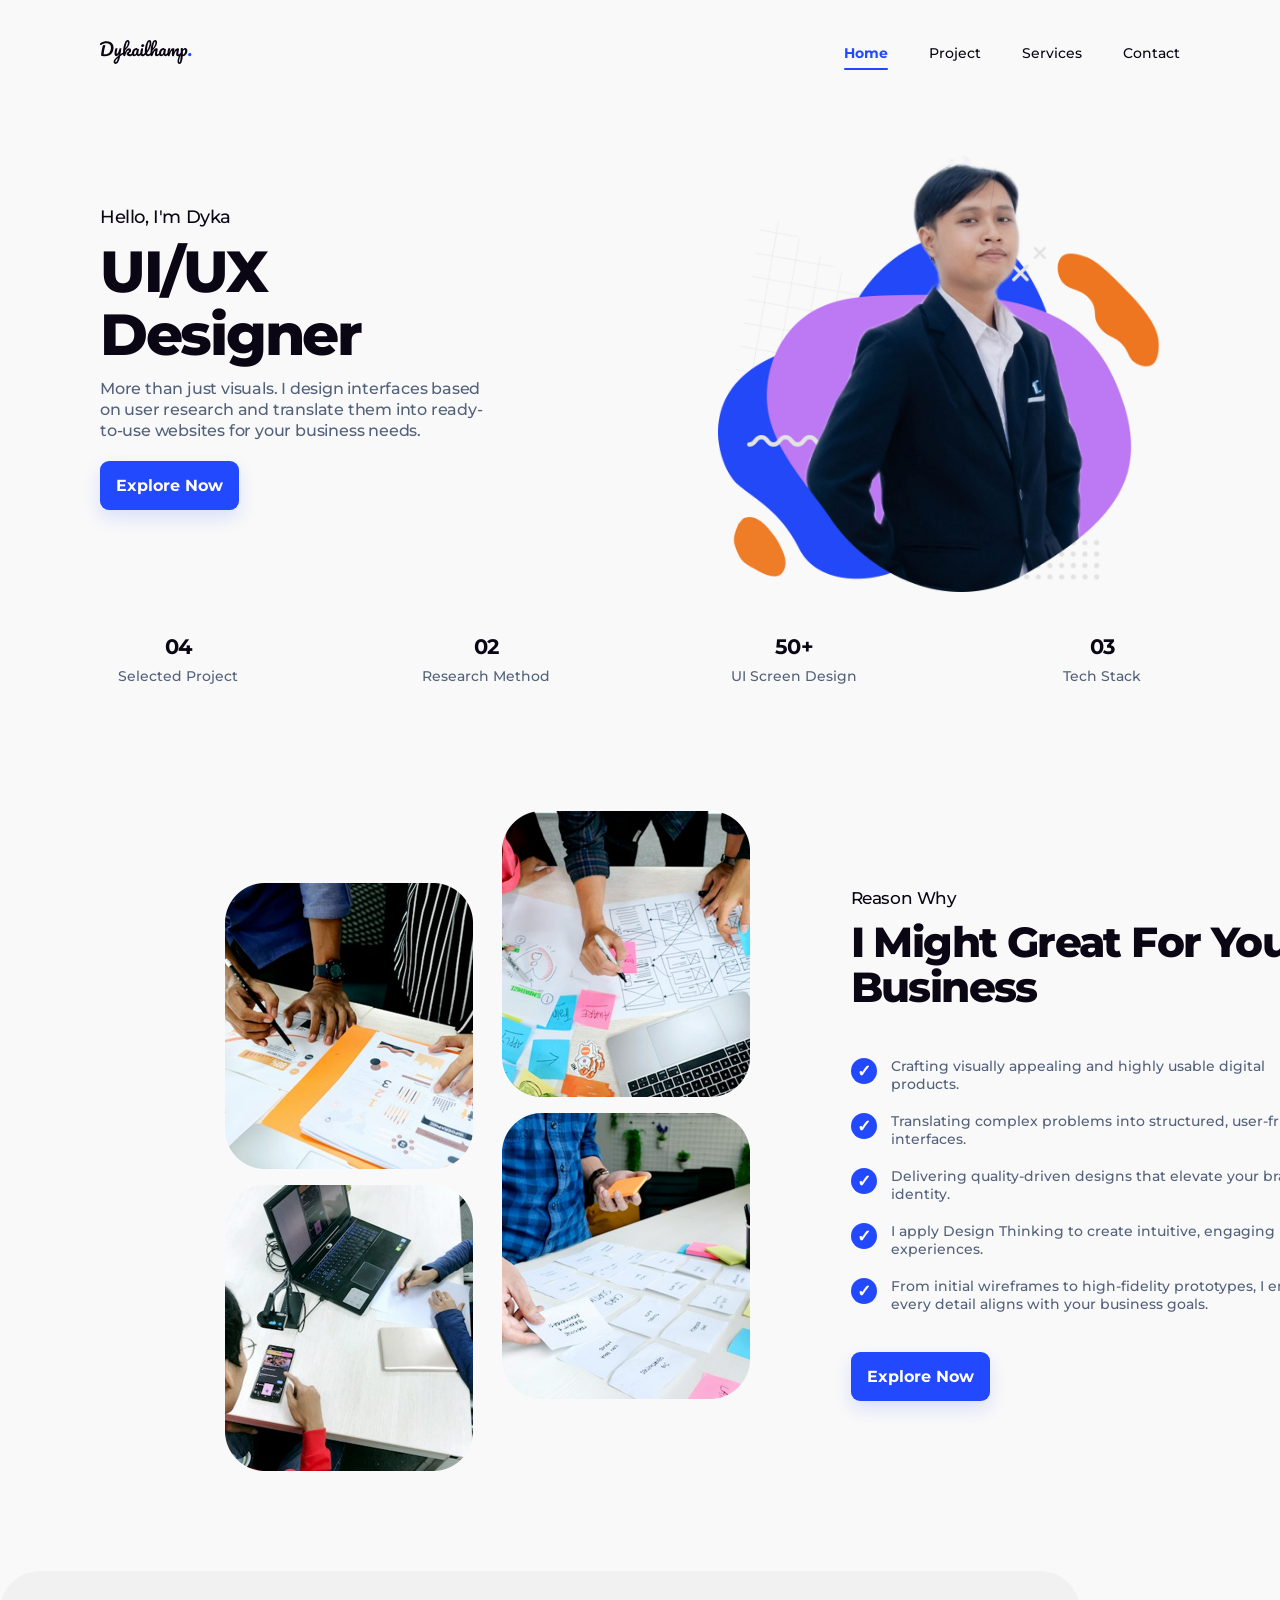
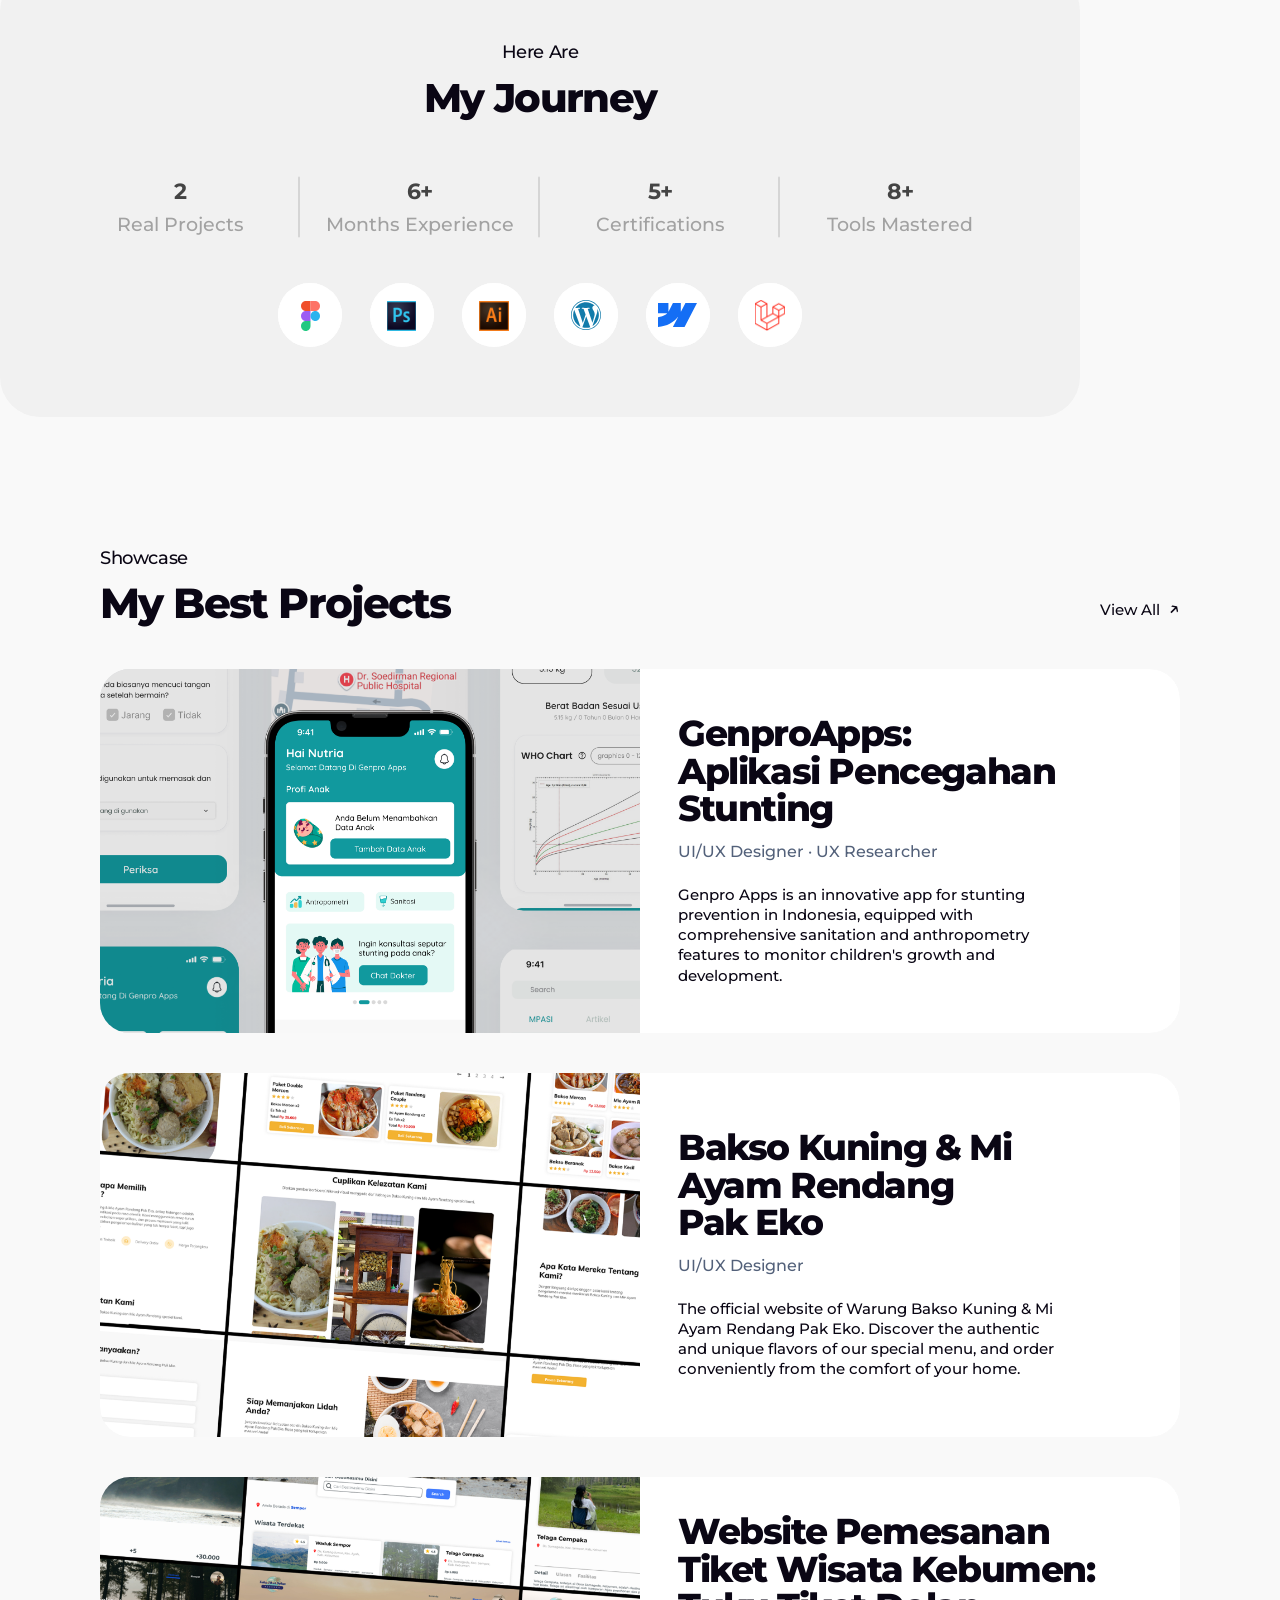
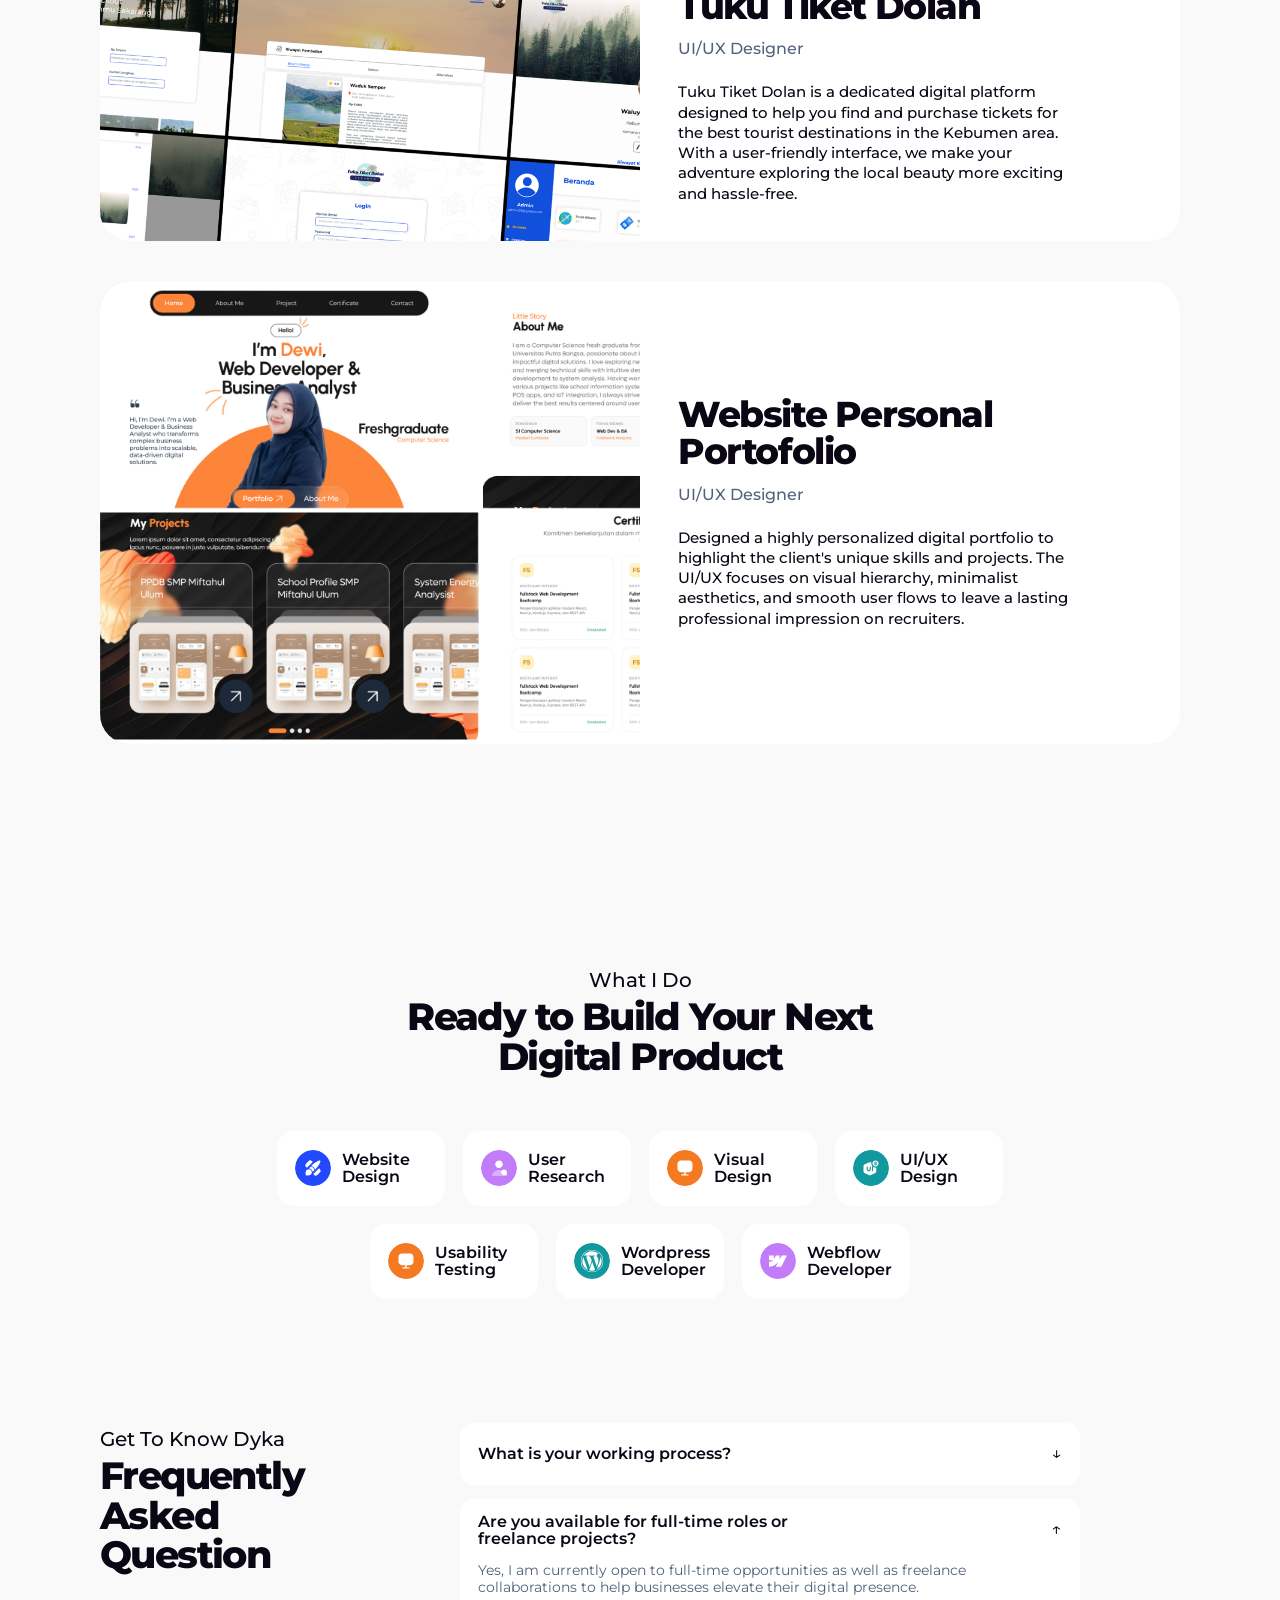
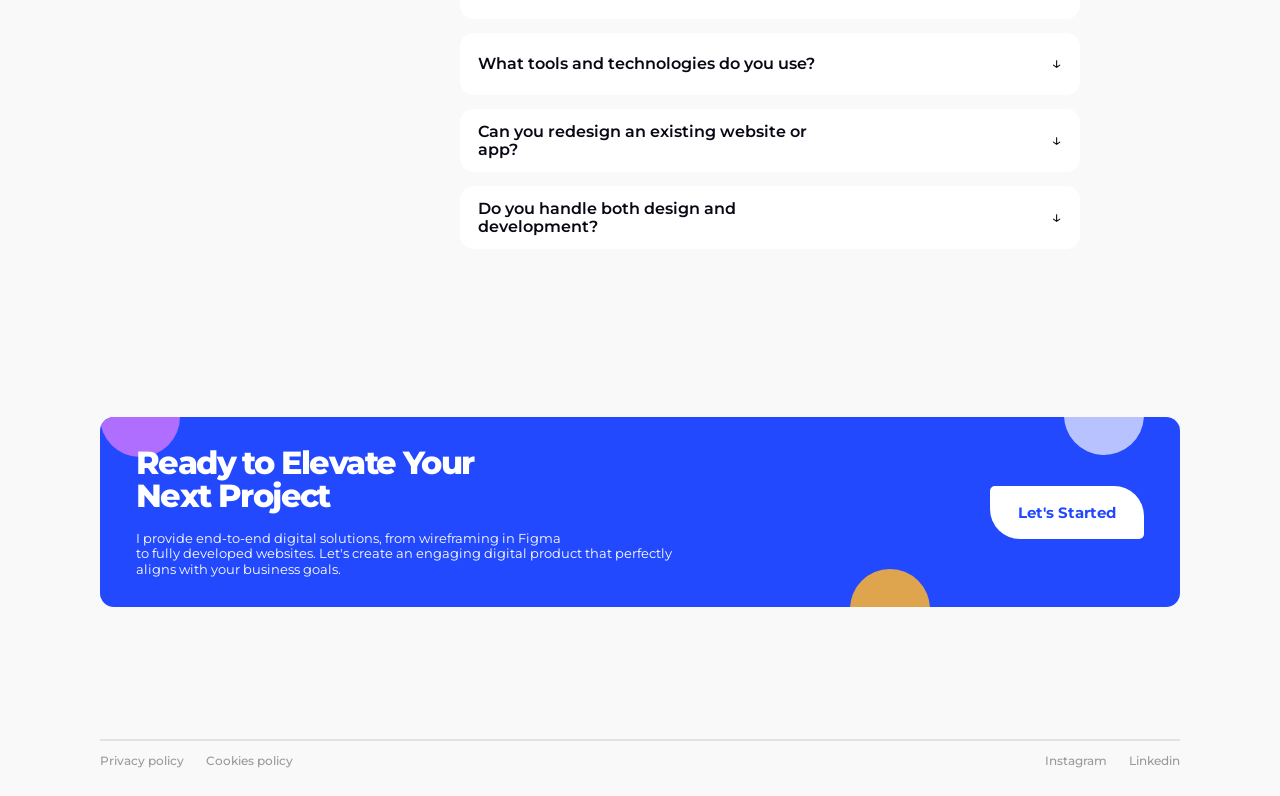
==== index.html @ d948a70f "landing page" ====
<!doctype html>
<html lang="en">
  <head>
    <meta charset="UTF-8" />
    <meta name="viewport" content="width=device-width, initial-scale=1.0" />
    <meta
      name="description"
      content="Dyka Ilham Pangestu - UI/UX Designer portfolio"
    />
    <title>Dykailhamp. — UI/UX Designer</title>
    <link rel="preconnect" href="https://fonts.googleapis.com" />
    <link rel="preconnect" href="https://fonts.gstatic.com" crossorigin />
    <link
      href="https://fonts.googleapis.com/css2?family=Montserrat:wght@400;500;600;700;800&display=swap"
      rel="stylesheet"
    />
    <link rel="stylesheet" href="css/style.css" />
  </head>
  <body>
    <header class="site-header">
      <nav class="navbar" aria-label="Main navigation">
        <a href="#home" class="logo-link">
          <img src="Assets/LogoDykailhamp.svg" alt="Dykailhamp." class="logo" />
        </a>
        <button
          class="nav-toggle"
          aria-label="Toggle menu"
          aria-expanded="false"
        >
          <span></span><span></span><span></span>
        </button>
        <ul class="nav-links">
          <li><a class="active" href="#home">Home</a></li>
          <li><a href="#project">Project</a></li>
          <li><a href="#services">Services</a></li>
          <li><a href="#contact">Contact</a></li>
        </ul>
      </nav>
    </header>

    <main>
      <section class="hero" id="home">
        <div class="hero-copy">
          <p class="eyebrow">Hello, I'm Dyka</p>
          <h1>UI/UX<br />Designer</h1>
          <p class="hero-description">
            More than just visuals. I design interfaces based on user research
            and translate them into ready-to-use websites for your business
            needs.
          </p>
          <a href="#project" class="primary-button">Explore Now</a>
        </div>
        <div class="hero-art">
          <img
            src="Assets/Hero.jpg"
            alt="Dyka wearing a blazer, surrounded by colorful design shapes"
          />
        </div>
      </section>

      <section class="stats hero-stats" aria-label="Portfolio highlights">
        <div class="stat"><strong>04</strong><span>Selected Project</span></div>
        <div class="stat"><strong>02</strong><span>Research Method</span></div>
        <div class="stat">
          <strong>50+</strong><span>UI Screen Design</span>
        </div>
        <div class="stat"><strong>03</strong><span>Tech Stack</span></div>
      </section>

      <section class="reason-section">
        <div class="reason-gallery">
          <img
            src="Assets/reasonwhySectionn.png"
            alt="Collaborative design research and wireframing session"
          />
        </div>
        <div class="reason-copy">
          <p class="eyebrow">Reason Why</p>
          <h2>
            I Might Great For Your<br class="desktop-break" />
            Business
          </h2>
          <ul class="benefit-list">
            <li>
              <span class="check-icon">✓</span
              ><span
                >Crafting visually appealing and highly usable digital
                products.</span
              >
            </li>
            <li>
              <span class="check-icon">✓</span
              ><span
                >Translating complex problems into structured, user-friendly
                interfaces.</span
              >
            </li>
            <li>
              <span class="check-icon">✓</span
              ><span
                >Delivering quality-driven designs that elevate your brand
                identity.</span
              >
            </li>
            <li>
              <span class="check-icon">✓</span
              ><span
                >I apply Design Thinking to create intuitive, engaging user
                experiences.</span
              >
            </li>
            <li>
              <span class="check-icon">✓</span
              ><span
                >From initial wireframes to high-fidelity prototypes, I ensure
                every detail aligns with your business goals.</span
              >
            </li>
          </ul>
          <a href="#services" class="primary-button">Explore Now</a>
        </div>
      </section>

      <section class="my-journey-section" aria-label="My Journey">
        <div class="my-journey-copy">
          <p class="eyebrow">Here Are</p>
          <h2>My Journey</h2>

          <div class="stats journey-stats">
            <div class="stat">
              <strong>2</strong><span>Real Projects</span></div>

            <div class="stat">
              <strong>6+</strong><span>Months Experience</span></div>
             
            <div class="stat">
              <strong>5+</strong><span>Certifications</span></div>
              
            <div class="stat">
              <strong>8+</strong><span>Tools Mastered</span></div>
              
          </div>

          <div class="tools">
            <div class="tool">
              <img src="Assets/figma.svg" alt="Figma logo" />
            </div>

            <div class="tool">
              <img src="Assets/ps.svg" alt="Adobe Ps logo" />
            </div>

            <div class="tool">
              <img src="Assets/ai.svg" alt="Adobe Illustrator logo" />
            </div>

            <div class="tool">
              <img src="Assets/wp.svg" alt="WordPress logo" />
            </div>

            <div class="tool">
              <img src="Assets/wf.svg" alt="Webflow logo" />
            </div>
            
            <div class="tool">
              <img src="Assets/lv.svg" alt="Loaravel logo" />
            </div>
          </div>
        </div>
      </section>

      <section class="showcase-section" id="project" aria-label="Showcase">
        <div class="showcase-heading">
          <div>
            <p class="eyebrow">Showcase</p>
            <h2>My Best Projects</h2>
          </div>
          <a href="#project" class="showcase-link">View All <span aria-hidden="true">↗</span></a>
        </div>

        <article class="showcase-project">
          <div class="showcase-visual">
            <img
              src="Assets/coverGenpro.png"
              alt="GenproApps: Aplikasi Pencegahan Stunting"
            />
          </div>
          <div class="showcase-copy">
            <h3>GenproApps:<br />Aplikasi Pencegahan<br />Stunting</h3>
            <p class="showcase-role">UI/UX Designer · UX Researcher</p>
            <p>
              Genpro Apps is an innovative app for stunting prevention in Indonesia, equipped with comprehensive sanitation and anthropometry features to monitor children's growth and development.
            </p>
          </div>
        </article>

        <article class="showcase-project">
          <div class="showcase-visual">
            <img
              src="Assets/coverBakso.jpg"
              alt="Bakso Kuning & Mi Ayam Rendang Pak Eko"
            />
          </div>
          <div class="showcase-copy">
            <h3>Bakso Kuning & Mi <br>Ayam Rendang <br>Pak Eko</h3>
            <p class="showcase-role">UI/UX Designer</p>
            <p>
              The official website of Warung Bakso Kuning & Mi Ayam Rendang Pak Eko. Discover the authentic and unique flavors of our special menu, and order conveniently from the comfort of your home.
            </p>
          </div>
        </article>

        <article class="showcase-project">
          <div class="showcase-visual">
            <img
              src="Assets/coverTuku.jpg"
              alt="Website Pemesanan Tiket Wisata Kebumen: Tuku Tiket Dolan"
            />
          </div>
          <div class="showcase-copy">
            <h3>Website Pemesanan Tiket Wisata Kebumen: Tuku Tiket Dolan</h3>
            <p class="showcase-role">UI/UX Designer</p>
            <p>
              Tuku Tiket Dolan is a dedicated digital platform designed to help you find and purchase tickets for the best tourist destinations in the Kebumen area. With a user-friendly interface, we make your adventure exploring the local beauty more exciting and hassle-free.
            </p>
          </div>
        </article>

        <article class="showcase-project">
          <div class="showcase-visual">
            <img
              src="Assets/coverPortoDewi.jpg"
              alt="Portofolio"
            />
          </div>
          <div class="showcase-copy">
            <h3>Website Personal Portofolio</h3>
            <p class="showcase-role">UI/UX Designer</p>
            <p>
              Designed a highly personalized digital portfolio to highlight the client's unique skills and projects. The UI/UX focuses on visual hierarchy, minimalist aesthetics, and smooth user flows to leave a lasting professional impression on recruiters.
            </p>
          </div>
        </article>
      </section>

      <section class="services-section" id="services" aria-label="Services">
        <p class="section-kicker">What I Do</p>
        <h2>Ready to Build Your Next<br />Digital Product</h2>
        <div class="service-list">
          <span class="service-pill">
            <img class="service-icon" src="Assets/webdesign.svg" alt="" />
            <span>Website<br />Design</span>
          </span>
          <span class="service-pill">
            <img class="service-icon" src="Assets/userresearch.svg" alt="" />
            <span>User<br />Research</span>
          </span>
          <span class="service-pill">
            <img class="service-icon" src="Assets/visualdesign.svg" alt="" />
            <span>Visual<br />Design</span>
          </span>
          <span class="service-pill">
            <img class="service-icon" src="Assets/uiux.svg" alt="" />
            <span>UI/UX<br />Design</span>
          </span>
          <span class="service-pill">
            <img class="service-icon" src="Assets/usabilitytesting.svg" alt="" />
            <span>Usability<br />Testing</span>
          </span>
          <span class="service-pill">
            <img class="service-icon" src="Assets/wordpress.svg" alt="" />
            <span>Wordpress<br />Developer</span>
          </span>
          <span class="service-pill">
            <img class="service-icon" src="Assets/webflow.svg" alt="" />
            <span>Webflow<br />Developer</span>
          </span>
        </div>
      </section>
      
      <section class="faq-section" aria-label="Frequently Asked Questions">
        <div class="faq-title">
          <p class="section-kicker">Get To Know Dyka</p>
          <h2>Frequently<br />Asked Question</h2>
        </div>
        <div class="faq-list">
          <details>
            <summary>What is your working process?</summary>
            <p>I start by understanding your goals, then move through research, wireframes, visual design, and prototype testing.</p>
          </details>
          <details open>
            <summary>Are you available for full-time roles or<br class="desktop-break" /> freelance projects?</summary>
            <p>Yes, I am currently open to full-time opportunities as well as freelance collaborations to help businesses elevate their digital presence.</p>
          </details>
          <details>
            <summary>What tools and technologies do you use?</summary>
            <p>I mainly use Figma, Adobe Creative Cloud, WordPress, Webflow, and Laravel based on the project needs.</p>
          </details>
          <details>
            <summary>Can you redesign an existing website or<br class="desktop-break" /> app?</summary>
            <p>Yes. I can review the existing experience and redesign it based on user needs and business goals.</p>
          </details>
          <details>
            <summary>Do you handle both design and<br class="desktop-break" /> development?</summary>
            <p>Yes, I can support the design process and turn the final interface into a functional website.</p>
          </details>
        </div>
      </section>

      <section class="cta-section" id="contact" aria-label="Contact">
        <div class="cta-shape cta-shape--left"></div>
        <div class="cta-shape cta-shape--right"></div>
        <div class="cta-shape cta-shape--bottom"></div>
        <div class="cta-copy">
          <h2>Ready to Elevate Your<br />Next Project</h2>
          <p>
            I provide end-to-end digital solutions, from wireframing in Figma
            <br class="desktop-break" />to fully developed websites. Let's create
            an engaging digital product that perfectly aligns with your
            business goals.
          </p>
        </div>
        <a class="cta-button" href="mailto:dykailhamp@gmail.com">Let's Started</a>
      </section>
    </main>

    <footer class="site-footer">
      <div class="footer-links footer-links--left">
        <a href="#privacy">Privacy policy</a>
        <a href="#cookies">Cookies policy</a>
      </div>
      <div class="footer-links footer-links--right">
        <a href="https://www.instagram.com/dykailhamp.portofolio" target="_blank" rel="noreferrer">Instagram</a>
        <a href="http://www.linkedin.com/in/dyka-ilham-pangestu-525b0b343" target="_blank" rel="noreferrer">Linkedin</a>
      </div>
    </footer>

    <script>
      const toggle = document.querySelector(".nav-toggle");
      const links = document.querySelector(".nav-links");
      toggle.addEventListener("click", () => {
        const isOpen = links.classList.toggle("is-open");
        toggle.setAttribute("aria-expanded", isOpen);
      });
    </script>
  </body>
</html>
---- css/style.css ----
@import url("https://fonts.googleapis.com/css2?family=Montserrat:wght@400;500;600;700;800&display=swap");

:root {
  --blue: #2349ff;
  --ink: #0a0614;
  --muted: #53617a;
  --background: #f9f9f9;
}

* {
  box-sizing: border-box;
}

html {
  scroll-behavior: smooth;
}

body {
  margin: 0;
  background: var(--background);
  color: var(--ink);
  font-family: "Montserrat", sans-serif;
  -webkit-font-smoothing: antialiased;
}

.site-header {
  position: sticky;
  top: 0;
  z-index: 5;
  background: var(--background);
}

.navbar {
  width: 1080px;
  height: 104px;
  margin: 0 auto;
  display: flex;
  align-items: center;
  justify-content: space-between;
}

.logo {
  display: block;
  width: 92px;
  height: auto;
}

.nav-links {
  display: flex;
  align-items: center;
  gap: 41px;
  margin: 0;
  padding: 0;
  list-style: none;
}

.nav-links a {
  position: relative;
  color: var(--ink);
  font-size: 14px;
  font-weight: 500;
  text-decoration: none;
  transition: color 0.2s ease;
}

.nav-links a:hover,
.nav-links a.active {
  color: var(--blue);
  font-weight: 700;
}

.nav-links a.active::after {
  position: absolute;
  right: 0;
  bottom: -8px;
  left: 0;
  height: 2px;
  border-radius: 2px;
  background: var(--blue);
  content: "";
}

.nav-toggle {
  display: none;
  border: 0;
  background: transparent;
  cursor: pointer;
}

.hero {
  width: 1079.88px;
  min-height: 504px;
  margin: 0 auto;
  display: grid;
  grid-template-columns: 50% 50%;
  align-items: center;
}

.hero-copy {
  position: relative;
  z-index: 1;
  padding-top: 4px;
}

.eyebrow {
  margin: 0 0 12px;
  font-size: 18px;
  font-weight: 500;
  letter-spacing: -0.4px;
}

h1 {
  margin: 0;
  font-size: clamp(44px, 5vw, 58px);
  font-weight: 800;
  line-height: 1.09;
  letter-spacing: -2.3px;
}

.hero-description {
  max-width: 395px;
  margin: 13px 0 20px;
  color: var(--muted);
  font-size: 16px;
  font-weight: 500;
  line-height: 1.3;
  letter-spacing: -0.2px;
}

.primary-button {
  display: inline-flex;
  min-height: 49px;
  align-items: center;
  padding: 0 16px;
  border-radius: 9px;
  background: var(--blue);
  color: #fff;
  font-size: 16px;
  font-weight: 700;
  text-decoration: none;
  box-shadow: 0 8px 18px rgba(35, 73, 255, 0.14);
  transition:
    transform 0.2s ease,
    box-shadow 0.2s ease;
}

.primary-button:hover {
  transform: translateY(-2px);
  box-shadow: 0 11px 22px rgba(35, 73, 255, 0.23);
}

.hero-art {
  display: flex;
  justify-content: flex-end;
  align-items: center;
}

.hero-art img {
  display: block;
  width: min(100%, 470px);
  margin-right: -8px;
  mix-blend-mode: multiply;
}

.stats {
  width: min(100% - 80px, 934px);
  min-height: 103px;
  margin: 0 auto;
  display: grid;
  grid-template-columns: repeat(4, 1fr);
  align-items: center;
  text-align: center;
}

.hero-stats {
  width: min(100% - 80px, 1080px);
  column-gap: 152px;
}

.stat {
  display: flex;
  flex-direction: column;
  gap: 8px;
}

.stat strong {
  font-size: 21px;
  font-weight: 700;
  letter-spacing: -0.6px;
}

.stat span {
  color: var(--muted);
  font-size: 14px;
  font-weight: 500;
}

.reason-section {
  width: 1280px;
  min-height: 650px;
  margin: 0 auto;
  margin-top: 100px;
  margin-bottom: 100px;
  display: grid;
  grid-template-columns: 52% 48%;
  align-items: center;
  gap: 30px;
  margin-left: 155px;
  margin-right: 155px;
}

.reason-gallery img {
  display: block;
  width: 100%;
  max-width: 525px;
  margin: 0 auto;
}

.reason-copy {
  padding: 7px 0 0;
}

.reason-copy .eyebrow {
  margin-bottom: 12px;
  font-size: 17px;
}

h2 {
  margin: 0;
  font-size: clamp(34px, 3.6vw, 42px);
  font-weight: 800;
  line-height: 1.06;
  letter-spacing: -1.6px;
}

.benefit-list {
  display: flex;
  margin: 49px 0 39px;
  padding: 0;
  flex-direction: column;
  gap: 20px;
  list-style: none;
  width: 476px;
}

.benefit-list li {
  display: grid;
  grid-template-columns: 27px 1fr;
  align-items: start;
  gap: 13px;
  color: var(--muted);
  font-size: 14px;
  font-weight: 500;
  line-height: 1.25;
  flex-wrap: wrap;
}

.check-icon {
  display: inline-flex;
  width: 26px;
  height: 26px;
  align-items: center;
  justify-content: center;
  border-radius: 50%;
  background: var(--blue);
  color: #fff;
  font-size: 17px;
  font-weight: 800;
  line-height: 1;
}

.my-journey-section {
  width: 100%;
  max-width: 1080px;
  min-height: 446px;
  margin: 0 auto;
  padding: 60px;
  background: #f1f1f1;
  border-radius: 40px;
  display: flex;
  flex-direction: column;
  align-items: center;
  justify-content: center;
  margin-right: 200px;
}

.my-journey-copy {
  width: 100%;
  text-align: center;
}

.my-journey-copy .eyebrow {
  margin-bottom: 14px;
}

.my-journey-copy h2 {
  font-size: clamp(34px, 3.6vw, 40px);
}

.journey-stats {
  width: 100%;
  width: 960px;
  min-height: 94px;
  margin: 40px auto 29px;
}

.journey-stats .stat {
  position: relative;
  gap: 8px;
}

.journey-stats .stat:not(:last-child)::after {
  position: absolute;
  top: 50%;
  right: 0;
  width: 2px;
  height: 61px;
  border-radius: 2px;
  background: #d5d5d5;
  content: "";
  transform: translateY(-50%);
}

.journey-stats .stat strong {
  color: #444;
  font-size: 22px;
}

.journey-stats .stat span {
  color: #a2a2a2;
  font-size: 19px;
}

.tools {
  display: flex;
  align-items: center;
  justify-content: center;
  gap: 28px;
}

.tool {
  display: flex;
  width: 64px;
  height: 64px;
  align-items: center;
  justify-content: center;
  border-radius: 50%;
  background: #fff;
}

.tool img {
  display: block;
  width: 64px;
  height: 64px;
  object-fit: contain;
}

.showcase-section {
  width: min(100% - 80px, 1080px);
  margin: 130px auto 0;
}

.showcase-heading {
  display: flex;
  align-items: flex-end;
  justify-content: space-between;
  margin-bottom: 43px;
}

.showcase-heading .eyebrow {
  margin-bottom: 12px;
}

.showcase-heading h2 {
  font-size: clamp(34px, 3.6vw, 42px);
}

.showcase-link {
  padding-bottom: 7px;
  color: var(--ink);
  font-size: 15px;
  font-weight: 500;
  text-decoration: none;
}

.showcase-link span {
  display: inline-block;
  margin-left: 4px;
  font-size: 20px;
  line-height: 0;
}

.showcase-project {
  min-height: 364px;
  display: grid;
  grid-template-columns: 1fr 1fr;
  overflow: hidden;
  border-radius: 30px;
  background: #f1f1f1;
  margin-bottom: 40px;
}

.showcase-visual {
  min-height: 364px;
  overflow: hidden;
  background: #dfe2e4;
}

.showcase-visual img {
  display: block;
  width: 100%;
  height: 100%;
  object-fit: cover;
  object-position: center;
}

.showcase-copy {
  display: flex;
  padding: 32px 38px;
  flex-direction: column;
  justify-content: center;
  background: #fff;
}

.showcase-copy h3 {
  margin: 0;
  font-size: clamp(28px, 3.1vw, 36px);
  font-weight: 800;
  line-height: 1.04;
  letter-spacing: -1.4px;
}

.showcase-role {
  margin: 14px 0 24px;
  color: var(--muted);
  font-size: 16px;
  font-weight: 500;
}

.showcase-copy > p:last-child {
  max-width: 390px;
  margin: 0;
  color: var(--ink);
  font-size: 15px;
  font-weight: 500;
  line-height: 1.35;
}

.services-section,
.faq-section,
.cta-section {
  width: min(100% - 80px, 1080px);
  margin-right: auto;
  margin-left: auto;
}

.services-section {
  margin-top: 124px;
  text-align: center;
  padding-top: 100px;
}

.section-kicker {
  margin: 0 0 5px;
  font-size: 20px;
  font-weight: 500;
}

.services-section h2 {
  font-size: clamp(30px, 3.2vw, 38px);
  line-height: 1.05;
  padding-bottom: 20px;
}

.service-list {
  display: flex;
  max-width: 750px;
  margin: 34px auto 0;
  align-items: center;
  justify-content: center;
  gap: 18px;
  flex-wrap: wrap;
}

.service-pill {
  display: flex;
  width: 168px;
  min-height: 75px;
  align-items: center;
  padding: 12px 18px;
  gap: 11px;
  border-radius: 17px;
  background: #fff;
  font-size: 16px;
  font-weight: 600;
  line-height: 1.08;
  text-align: left;
}

.service-icon {
  display: inline-flex;
  flex: 0 0 36px;
  width: 36px;
  height: 36px;
  border-radius: 50%;
}

.faq-section {
  margin-top: 124px;
  display: grid;
  grid-template-columns: 290px minmax(0, 1fr);
  gap: 70px;
  padding-bottom: 100px;
}

.faq-title {
  padding-top: 4px;
}

.faq-title h2 {
  font-size: clamp(30px, 3.2vw, 38px);
  line-height: 1.05;
}

.faq-list {
  display: flex;
  max-width: 620px;
  flex-direction: column;
  gap: 14px;
}

.faq-list details {
  border-radius: 14px;
  background: #fff;
  overflow: hidden;
}

.faq-list summary {
  display: flex;
  min-height: 62px;
  align-items: center;
  justify-content: space-between;
  padding: 14px 18px;
  cursor: pointer;
  font-size: 16px;
  font-weight: 600;
  line-height: 1.1;
  list-style: none;
}

.faq-list summary::-webkit-details-marker {
  display: none;
}

.faq-list summary::after {
  content: "↓";
  margin-left: 14px;
  font-size: 18px;
  font-weight: 400;
}

.faq-list details[open] summary::after {
  content: "↑";
}

.faq-list details p {
  max-width: 560px;
  margin: 0;
  padding: 0 18px 23px;
  color: var(--muted);
  font-size: 14px;
  line-height: 1.22;
}

.cta-section {
  position: relative;
  min-height: 190px;
  margin-top: 68px;
  margin-bottom: 132px;
  display: flex;
  align-items: center;
  justify-content: space-between;
  overflow: hidden;
  padding: 30px 36px;
  border-radius: 14px;
  background: var(--blue);
  color: #fff;
}

.cta-copy {
  position: relative;
  z-index: 1;
}

.cta-copy h2 {
  font-size: clamp(25px, 3vw, 32px);
  line-height: 1.02;
}

.cta-copy p {
  max-width: 570px;
  margin: 18px 0 0;
  font-size: 13px;
  line-height: 1.2;
}

.cta-button {
  position: relative;
  z-index: 1;
  padding: 17px 28px;
  border-radius: 10px;
  background: #fff;
  color: var(--blue);
  font-size: 15px;
  font-weight: 700;
  text-decoration: none;
  white-space: nowrap;
  border-radius: 5px 30px 5px 30px;
}

.cta-shape {
  position: absolute;
  width: 80px;
  height: 80px;
  border-radius:50%;
  opacity: .85;
}

.cta-shape--left {
  top: -40px;
  left: 0;
  background: #c875ff;
}

.cta-shape--right {
  top: -42px;
  right: 36px;
  background: #d2d7ff;
  transform: rotate(25deg);
}

.cta-shape--bottom {
  right: 250px;
  bottom: -42px;
  background: #ffb52f;
}

.site-footer {
  width: min(100% - 80px, 1080px);
  margin: 0 auto;
  padding: 12px 0 28px;
  border-top: 2px solid #e3e3e3;
  display: flex;
  justify-content: space-between;
  gap: 20px;
}

.footer-links {
  display: flex;
  gap: 22px;
}

.footer-links a {
  color: #999;
  font-size: 12px;
  font-weight: 500;
  text-decoration: none;
}

.footer-links a:hover {
  color: var(--ink);
}

@media (max-width: 720px) {
  .navbar {
    width: min(100% - 40px, 1038px);
    height: 82px;
  }

  .nav-toggle {
    display: flex;
    width: 34px;
    flex-direction: column;
    gap: 5px;
    padding: 7px 0;
  }

  .nav-toggle span {
    width: 24px;
    height: 2px;
    margin-left: auto;
    background: var(--ink);
  }

  .nav-links {
    position: absolute;
    top: 70px;
    right: 20px;
    display: none;
    width: 170px;
    padding: 18px;
    flex-direction: column;
    align-items: flex-start;
    gap: 19px;
    border-radius: 12px;
    background: #fff;
    box-shadow: 0 12px 28px rgba(10, 6, 20, 0.12);
  }

  .nav-links.is-open {
    display: flex;
  }

  .hero {
    width: min(100% - 40px, 560px);
    padding-top: 28px;
    display: flex;
    flex-direction: column;
    align-items: stretch;
  }

  .hero-copy {
    padding-top: 0;
  }

  .hero-art {
    justify-content: center;
    order: 2;
    margin-top: 18px;
  }

  .hero-art img {
    width: min(100%, 500px);
    margin: 0;
  }

  .stats {
    width: min(100% - 40px, 560px);
    grid-template-columns: repeat(2, 1fr);
    gap: 28px 10px;
    padding: 24px 0 38px;
  }

  .reason-section {
    width: min(100% - 40px, 560px);
    padding: 24px 0 60px;
    display: flex;
    flex-direction: column;
    align-items: stretch;
    gap: 36px;
  }

  .reason-gallery img {
    max-width: 500px;
    margin: 100px;
  }

  .reason-copy {
    padding: 10px 0;
  }

  .benefit-list {
    margin: 34px 0 30px;
  }

  .my-journey-section {
    width: min(100% - 40px, 560px);
    min-height: 0;
    padding: 42px 20px;
    border-radius: 28px;
  }

  .journey-stats {
    gap: 28px 10px;
    padding: 24px 0 29px;
  }

  .journey-stats .stat:not(:last-child)::after {
    display: none;
  }

  .journey-stats .stat span {
    font-size: 15px;
  }

  .tools {
    flex-wrap: wrap;
    gap: 16px;
  }

  .showcase-section {
    width: min(100% - 40px, 560px);
    margin-top: 90px;
  }

  .showcase-heading {
    align-items: flex-start;
    gap: 20px;
    flex-direction: column;
    margin-bottom: 28px;
  }

  .showcase-link {
    padding-bottom: 0;
  }

  .showcase-project {
    grid-template-columns: 1fr;
  }

  .showcase-visual {
    min-height: 260px;
    max-height: 320px;
  }

  .showcase-copy {
    padding: 32px 25px;
  }

  .services-section,
  .faq-section,
  .cta-section {
    width: min(100% - 40px, 560px);
  }

  .services-section {
    margin-top: 90px;
  }

  .service-list {
    max-width: 470px;
    margin-top: 28px;
    gap: 12px;
  }

  .service-pill {
    width: calc(50% - 6px);
    min-height: 64px;
    padding: 10px 12px;
    gap: 8px;
    border-radius: 14px;
    font-size: 13px;
  }

  .service-icon {
    flex-basis: 30px;
    width: 30px;
    height: 30px;
  }

  .faq-section {
    margin-top: 80px;
    display: flex;
    gap: 28px;
    flex-direction: column;
  }

  .faq-list summary {
    min-height: 56px;
    font-size: 14px;
  }

  .faq-list details p {
    font-size: 13px;
  }

  .cta-section {
    min-height: 220px;
    margin-bottom: 90px;
    align-items: flex-start;
    padding: 30px 20px;
    flex-direction: column;
    gap: 18px;
  }

  .cta-copy p {
    max-width: 300px;
    font-size: 11px;
  }

  .cta-button {
    align-self: flex-end;
  }

  .site-footer {
    width: min(100% - 40px, 560px);
    align-items: flex-start;
    flex-direction: column;
  }

  .footer-links {
    gap: 16px;
  }

  .desktop-break {
    display: none;
  }
}

@media (max-width: 400px) {
  .hero-description {
    font-size: 15px;
  }

  h1 {
    font-size: 43px;
  }
}
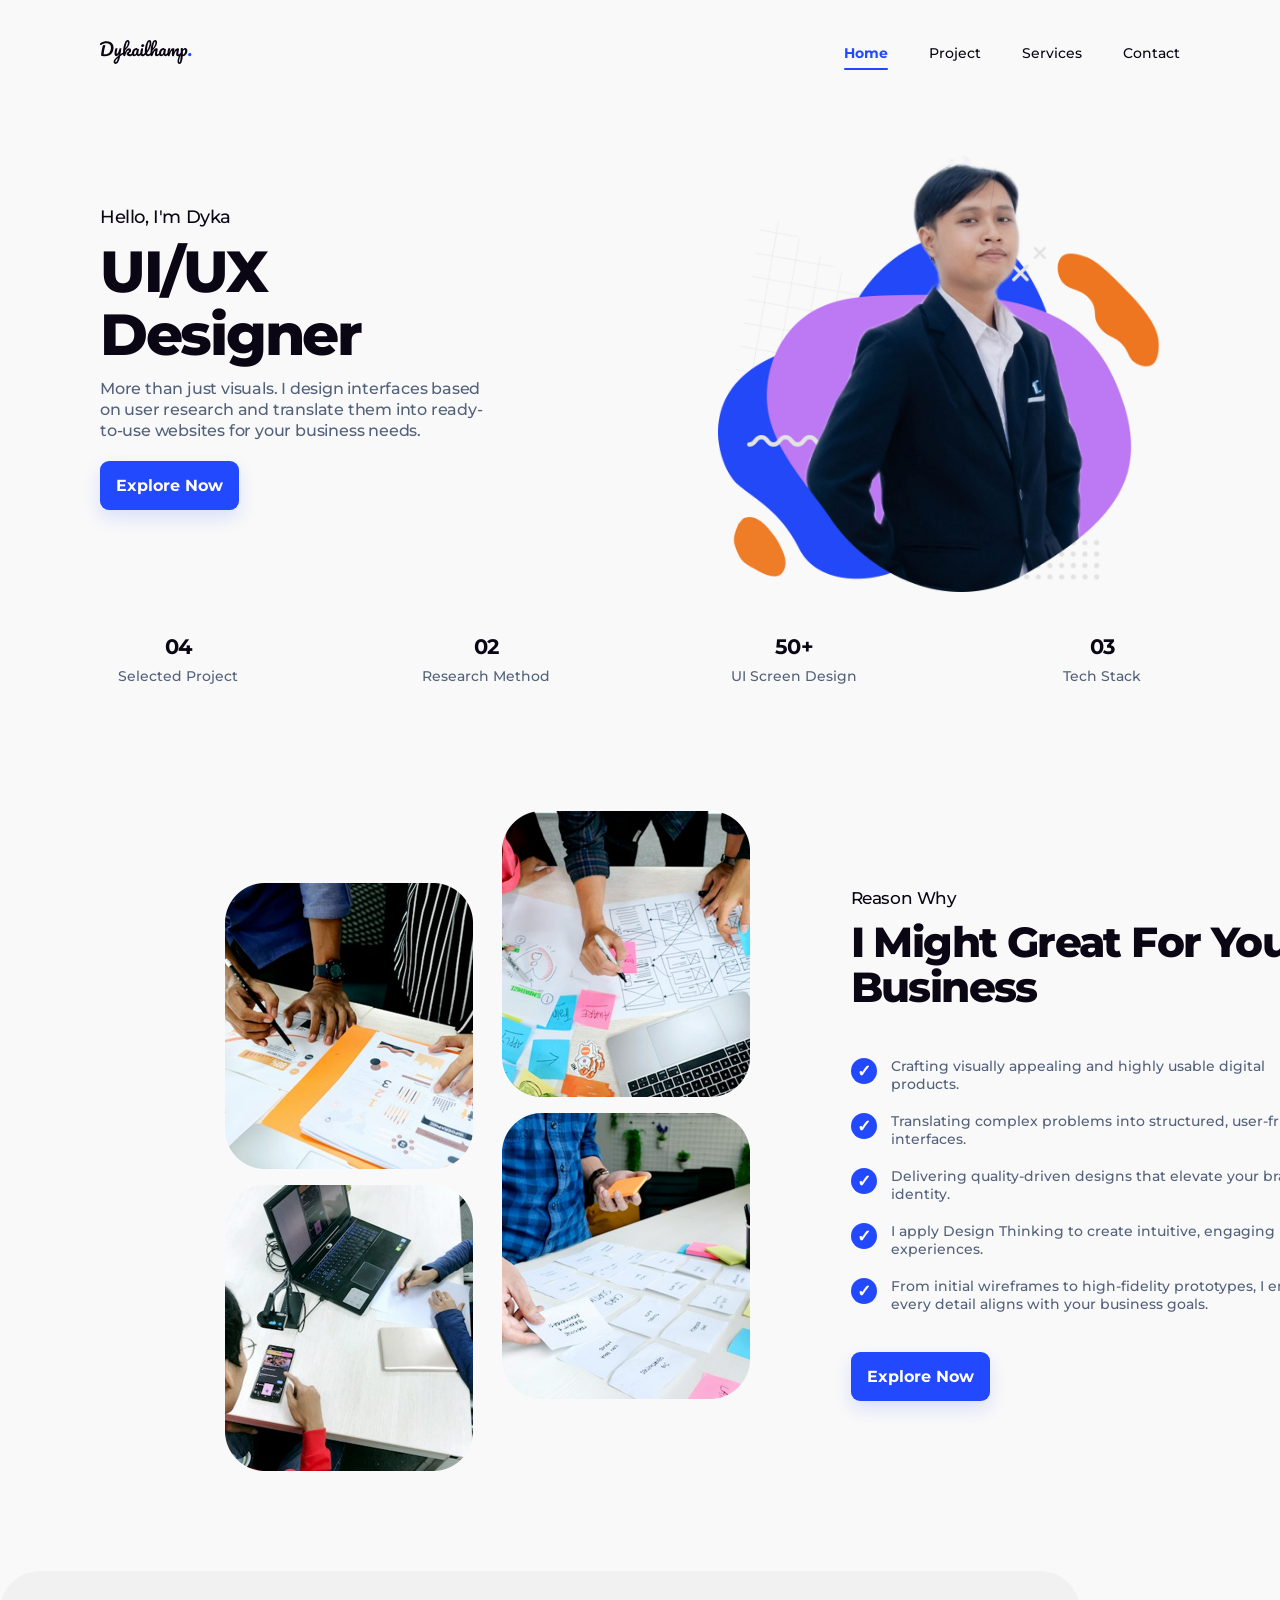
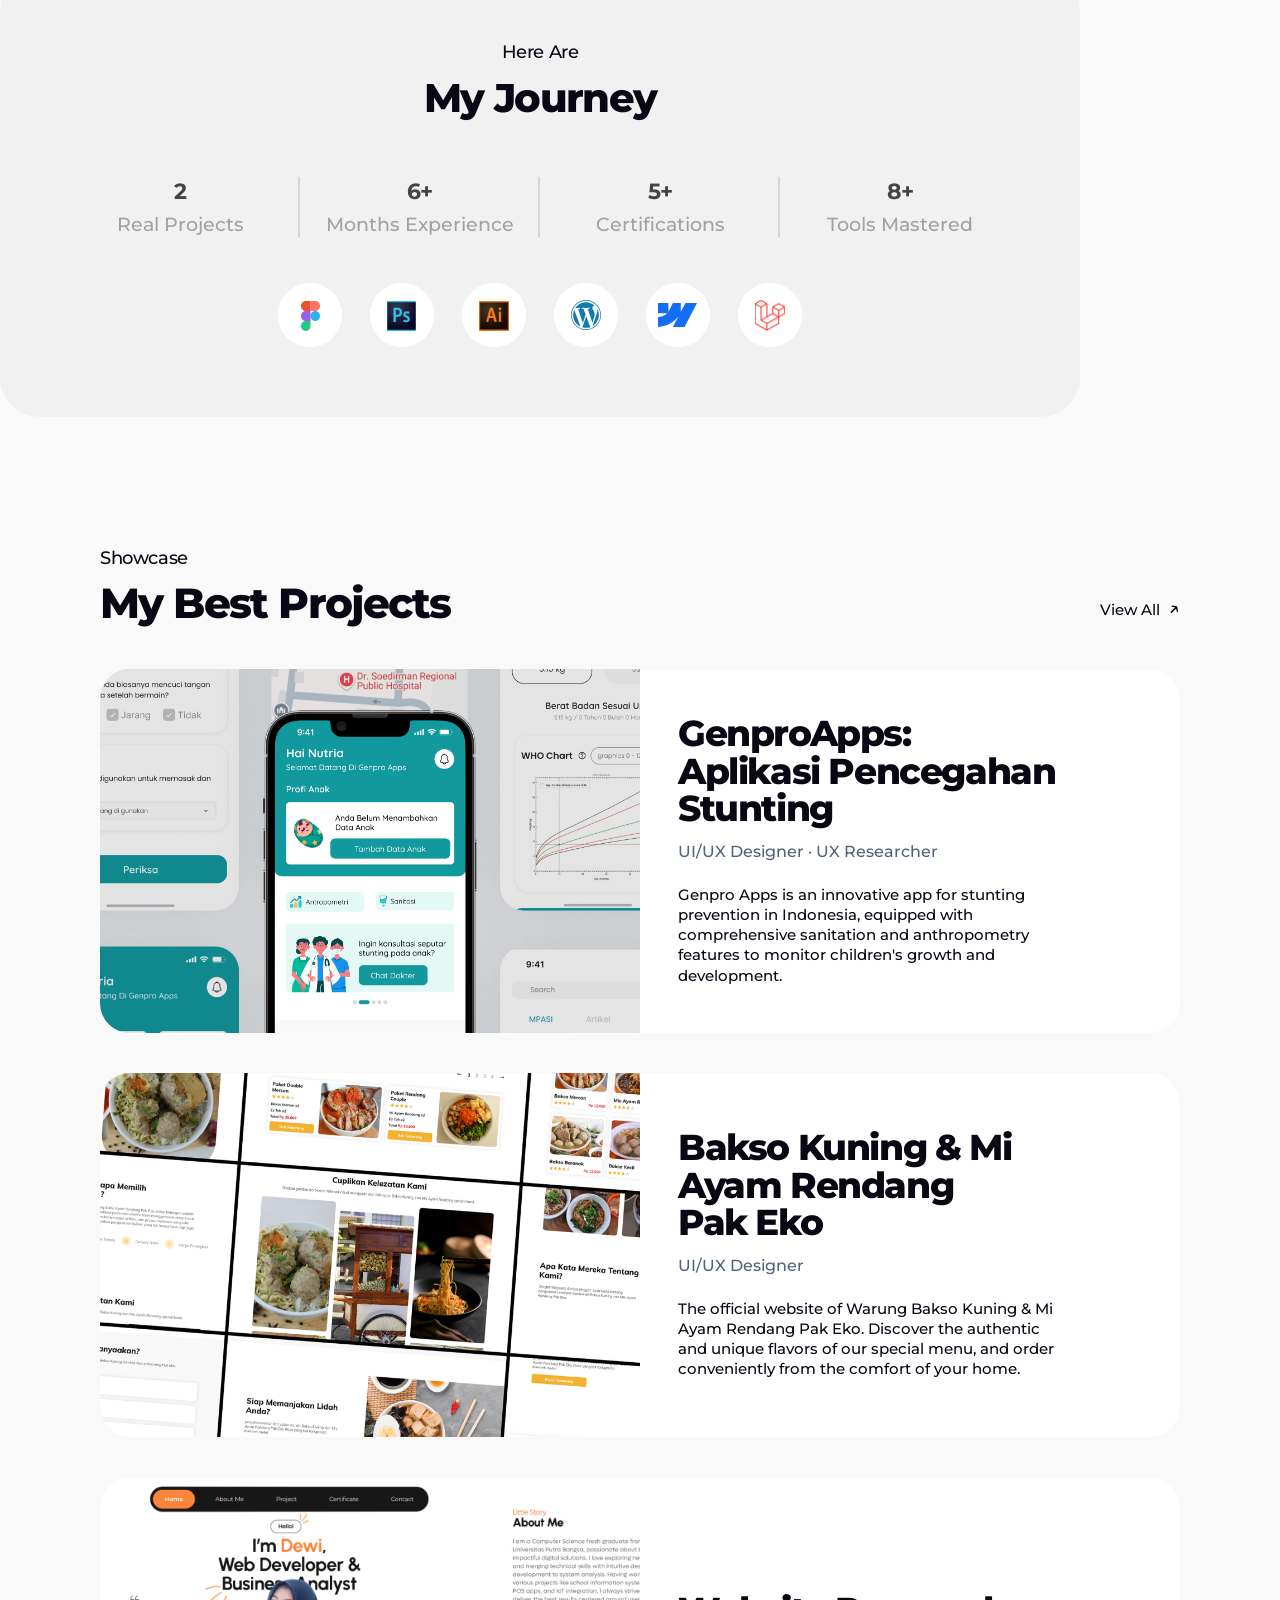
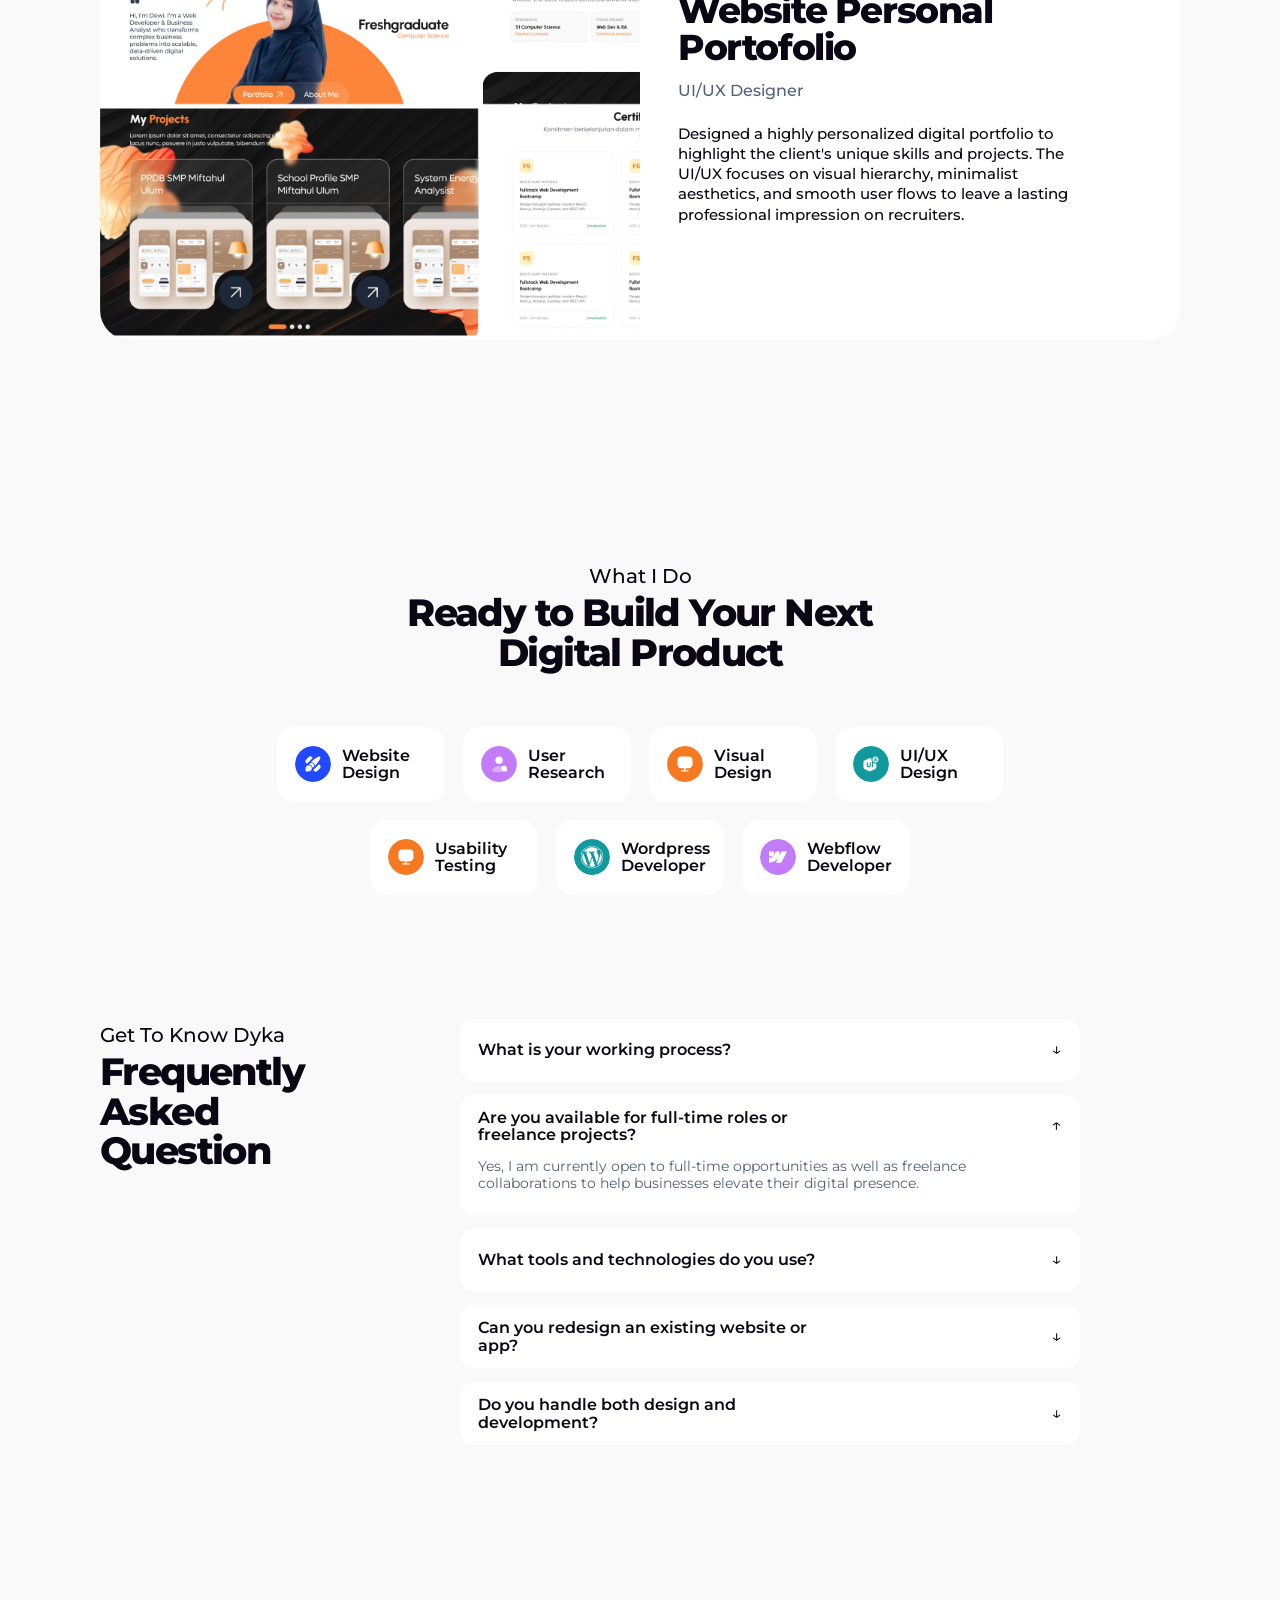
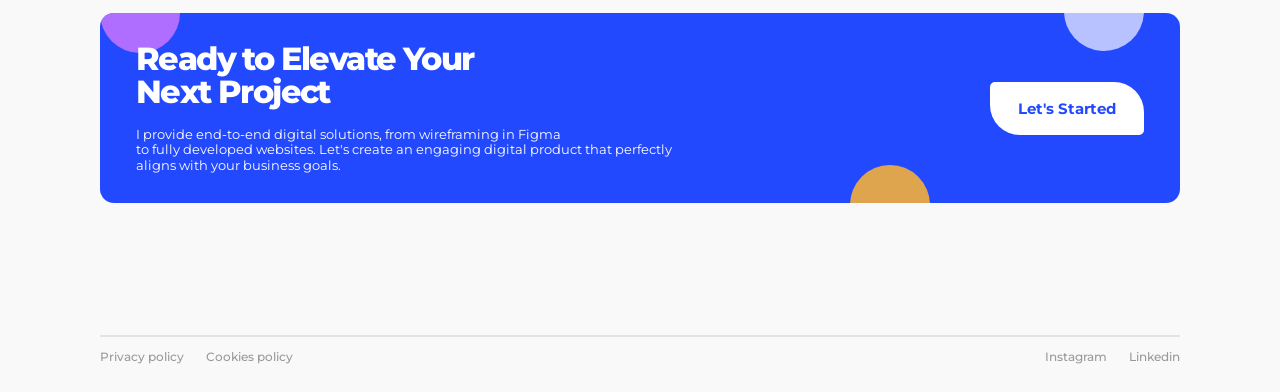
==== commit 44be8aca: "melanjutkan" ====
--- a/index.html
+++ b/index.html
@@ -127,18 +127,19 @@
           <h2>My Journey</h2>
 
           <div class="stats journey-stats">
+            <div class="stat"><strong>2</strong><span>Real Projects</span></div>
+
             <div class="stat">
-              <strong>2</strong><span>Real Projects</span></div>
+              <strong>6+</strong><span>Months Experience</span>
+            </div>
 
             <div class="stat">
-              <strong>6+</strong><span>Months Experience</span></div>
-             
+              <strong>5+</strong><span>Certifications</span>
+            </div>
+
             <div class="stat">
-              <strong>5+</strong><span>Certifications</span></div>
-              
-            <div class="stat">
-              <strong>8+</strong><span>Tools Mastered</span></div>
-              
+              <strong>8+</strong><span>Tools Mastered</span>
+            </div>
           </div>
 
           <div class="tools">
@@ -161,7 +162,7 @@
             <div class="tool">
               <img src="Assets/wf.svg" alt="Webflow logo" />
             </div>
-            
+
             <div class="tool">
               <img src="Assets/lv.svg" alt="Loaravel logo" />
             </div>
@@ -175,10 +176,12 @@
             <p class="eyebrow">Showcase</p>
             <h2>My Best Projects</h2>
           </div>
-          <a href="#project" class="showcase-link">View All <span aria-hidden="true">↗</span></a>
-        </div>
-
-        <article class="showcase-project">
+          <a href="#project" class="showcase-link"
+            >View All <span aria-hidden="true">↗</span></a
+          >
+        </div>
+
+        <a class="showcase-project showcase-project-link" href="genpro.html">
           <div class="showcase-visual">
             <img
               src="Assets/coverGenpro.png"
@@ -189,12 +192,15 @@
             <h3>GenproApps:<br />Aplikasi Pencegahan<br />Stunting</h3>
             <p class="showcase-role">UI/UX Designer · UX Researcher</p>
             <p>
-              Genpro Apps is an innovative app for stunting prevention in Indonesia, equipped with comprehensive sanitation and anthropometry features to monitor children's growth and development.
-            </p>
-          </div>
-        </article>
-
-        <article class="showcase-project">
+              Genpro Apps is an innovative app for stunting prevention in
+              Indonesia, equipped with comprehensive sanitation and
+              anthropometry features to monitor children's growth and
+              development.
+            </p>
+          </div>
+        </a>
+
+        <a class="showcase-project showcase-project-link" href="bakso.html">
           <div class="showcase-visual">
             <img
               src="Assets/coverBakso.jpg"
@@ -202,45 +208,31 @@
             />
           </div>
           <div class="showcase-copy">
-            <h3>Bakso Kuning & Mi <br>Ayam Rendang <br>Pak Eko</h3>
+            <h3>Bakso Kuning & Mi <br />Ayam Rendang <br />Pak Eko</h3>
             <p class="showcase-role">UI/UX Designer</p>
             <p>
-              The official website of Warung Bakso Kuning & Mi Ayam Rendang Pak Eko. Discover the authentic and unique flavors of our special menu, and order conveniently from the comfort of your home.
-            </p>
-          </div>
-        </article>
-
-        <article class="showcase-project">
+              The official website of Warung Bakso Kuning & Mi Ayam Rendang Pak
+              Eko. Discover the authentic and unique flavors of our special
+              menu, and order conveniently from the comfort of your home.
+            </p>
+          </div>
+        </a>
+
+        <a class="showcase-project showcase-project-link" href="portofolio.html">
           <div class="showcase-visual">
-            <img
-              src="Assets/coverTuku.jpg"
-              alt="Website Pemesanan Tiket Wisata Kebumen: Tuku Tiket Dolan"
-            />
-          </div>
-          <div class="showcase-copy">
-            <h3>Website Pemesanan Tiket Wisata Kebumen: Tuku Tiket Dolan</h3>
-            <p class="showcase-role">UI/UX Designer</p>
-            <p>
-              Tuku Tiket Dolan is a dedicated digital platform designed to help you find and purchase tickets for the best tourist destinations in the Kebumen area. With a user-friendly interface, we make your adventure exploring the local beauty more exciting and hassle-free.
-            </p>
-          </div>
-        </article>
-
-        <article class="showcase-project">
-          <div class="showcase-visual">
-            <img
-              src="Assets/coverPortoDewi.jpg"
-              alt="Portofolio"
-            />
+            <img src="Assets/coverPortoDewi.jpg" alt="Portofolio" />
           </div>
           <div class="showcase-copy">
             <h3>Website Personal Portofolio</h3>
             <p class="showcase-role">UI/UX Designer</p>
             <p>
-              Designed a highly personalized digital portfolio to highlight the client's unique skills and projects. The UI/UX focuses on visual hierarchy, minimalist aesthetics, and smooth user flows to leave a lasting professional impression on recruiters.
-            </p>
-          </div>
-        </article>
+              Designed a highly personalized digital portfolio to highlight the
+              client's unique skills and projects. The UI/UX focuses on visual
+              hierarchy, minimalist aesthetics, and smooth user flows to leave a
+              lasting professional impression on recruiters.
+            </p>
+          </div>
+        </a>
       </section>
 
       <section class="services-section" id="services" aria-label="Services">
@@ -264,7 +256,11 @@
             <span>UI/UX<br />Design</span>
           </span>
           <span class="service-pill">
-            <img class="service-icon" src="Assets/usabilitytesting.svg" alt="" />
+            <img
+              class="service-icon"
+              src="Assets/usabilitytesting.svg"
+              alt=""
+            />
             <span>Usability<br />Testing</span>
           </span>
           <span class="service-pill">
@@ -277,7 +273,7 @@
           </span>
         </div>
       </section>
-      
+
       <section class="faq-section" aria-label="Frequently Asked Questions">
         <div class="faq-title">
           <p class="section-kicker">Get To Know Dyka</p>
@@ -286,23 +282,52 @@
         <div class="faq-list">
           <details>
             <summary>What is your working process?</summary>
-            <p>I start by understanding your goals, then move through research, wireframes, visual design, and prototype testing.</p>
+            <p>
+              I start by understanding your goals, then move through research,
+              wireframes, visual design, and prototype testing.
+            </p>
           </details>
           <details open>
-            <summary>Are you available for full-time roles or<br class="desktop-break" /> freelance projects?</summary>
-            <p>Yes, I am currently open to full-time opportunities as well as freelance collaborations to help businesses elevate their digital presence.</p>
+            <summary>
+              Are you available for full-time roles or<br
+                class="desktop-break"
+              />
+              freelance projects?
+            </summary>
+            <p>
+              Yes, I am currently open to full-time opportunities as well as
+              freelance collaborations to help businesses elevate their digital
+              presence.
+            </p>
           </details>
           <details>
             <summary>What tools and technologies do you use?</summary>
-            <p>I mainly use Figma, Adobe Creative Cloud, WordPress, Webflow, and Laravel based on the project needs.</p>
+            <p>
+              I mainly use Figma, Adobe Creative Cloud, WordPress, Webflow, and
+              Laravel based on the project needs.
+            </p>
           </details>
           <details>
-            <summary>Can you redesign an existing website or<br class="desktop-break" /> app?</summary>
-            <p>Yes. I can review the existing experience and redesign it based on user needs and business goals.</p>
+            <summary>
+              Can you redesign an existing website or<br
+                class="desktop-break"
+              />
+              app?
+            </summary>
+            <p>
+              Yes. I can review the existing experience and redesign it based on
+              user needs and business goals.
+            </p>
           </details>
           <details>
-            <summary>Do you handle both design and<br class="desktop-break" /> development?</summary>
-            <p>Yes, I can support the design process and turn the final interface into a functional website.</p>
+            <summary>
+              Do you handle both design and<br class="desktop-break" />
+              development?
+            </summary>
+            <p>
+              Yes, I can support the design process and turn the final interface
+              into a functional website.
+            </p>
           </details>
         </div>
       </section>
@@ -315,12 +340,14 @@
           <h2>Ready to Elevate Your<br />Next Project</h2>
           <p>
             I provide end-to-end digital solutions, from wireframing in Figma
-            <br class="desktop-break" />to fully developed websites. Let's create
-            an engaging digital product that perfectly aligns with your
+            <br class="desktop-break" />to fully developed websites. Let's
+            create an engaging digital product that perfectly aligns with your
             business goals.
           </p>
         </div>
-        <a class="cta-button" href="mailto:dykailhamp@gmail.com">Let's Started</a>
+        <a class="cta-button" href="mailto:dykailhamp@gmail.com"
+          >Let's Started</a
+        >
       </section>
     </main>
 
@@ -330,8 +357,18 @@
         <a href="#cookies">Cookies policy</a>
       </div>
       <div class="footer-links footer-links--right">
-        <a href="https://www.instagram.com/dykailhamp.portofolio" target="_blank" rel="noreferrer">Instagram</a>
-        <a href="http://www.linkedin.com/in/dyka-ilham-pangestu-525b0b343" target="_blank" rel="noreferrer">Linkedin</a>
+        <a
+          href="https://www.instagram.com/dykailhamp.portofolio"
+          target="_blank"
+          rel="noreferrer"
+          >Instagram</a
+        >
+        <a
+          href="http://www.linkedin.com/in/dyka-ilham-pangestu-525b0b343"
+          target="_blank"
+          rel="noreferrer"
+          >Linkedin</a
+        >
       </div>
     </footer>
 
--- a/css/style.css
+++ b/css/style.css
@@ -400,6 +400,19 @@
   margin-bottom: 40px;
 }
 
+.showcase-project-link {
+  color: inherit;
+  text-decoration: none;
+  transition:
+    transform 0.2s ease,
+    box-shadow 0.2s ease;
+}
+
+.showcase-project-link:hover {
+  transform: translateY(-4px);
+  box-shadow: 0 14px 28px rgba(10, 6, 20, 0.1);
+}
+
 .showcase-visual {
   min-height: 364px;
   overflow: hidden;
@@ -622,8 +635,8 @@
   position: absolute;
   width: 80px;
   height: 80px;
-  border-radius:50%;
-  opacity: .85;
+  border-radius: 50%;
+  opacity: 0.85;
 }
 
 .cta-shape--left {
@@ -669,6 +682,985 @@
 
 .footer-links a:hover {
   color: var(--ink);
+}
+
+.case-study-page {
+  background: #f9f9f9;
+  overflow-x: hidden;
+}
+
+.case-study-intro {
+  width: min(100% - 72px, 1080px);
+  min-height: 150px;
+  margin: 0 auto;
+  margin-top: 100px;
+  margin-bottom: 40px;
+  display: flex;
+  align-items: flex-start;
+  justify-content: space-between;
+}
+
+.case-study-intro h1 {
+  font-size: clamp(30px, 4vw, 42px);
+  line-height: 1.08;
+  letter-spacing: -1.5px;
+}
+
+.case-study-intro p {
+  margin: 12px 0 0;
+  color: var(--muted);
+  font-size: 13px;
+  font-weight: 500;
+}
+
+.live-preview {
+  align-self: flex-start;
+  color: var(--ink);
+  font-size: 14px;
+  font-weight: 500;
+  text-decoration: none;
+  white-space: nowrap;
+  display: flex;
+  align-items: center;
+}
+
+.live-preview span {
+  margin-left: 5px;
+  font-size: 17px;
+}
+
+.case-study-cover {
+  width: 100%;
+  height: min(36vw, 520px);
+  min-height: 290px;
+  overflow: hidden;
+  background: #dfe2e4;
+}
+
+.case-study-cover img {
+  display: block;
+  width: 100%;
+  height: 100%;
+  object-fit: cover;
+  object-position: center;
+}
+
+.project-overview {
+  width: min(100% - 72px, 1080px);
+  margin: 0 auto;
+  padding: 58px 0 70px;
+}
+
+.project-overview h2 {
+  margin-bottom: 16px;
+  font-size: 22px;
+  letter-spacing: -0.5px;
+}
+
+.project-overview > p {
+  max-width: 988px;
+  margin: 0;
+  color: var(--muted);
+  font-size: 20px;
+  font-weight: 400;
+  line-height: 1.25;
+}
+
+.overview-gallery {
+  display: grid;
+  grid-template-columns: repeat(2, 1fr);
+  gap: 24px;
+  margin-top: 20px;
+}
+
+.overview-gallery img {
+  display: block;
+  width: 100%;
+  height: 285px;
+  border-radius: 30px;
+  object-fit: cover;
+}
+
+.research-section {
+  width: 1080px;
+  min-height: 524px;
+  margin: 0 auto;
+  padding-bottom: 0;
+  padding-top: 100px;
+}
+
+.teamwork-credit {
+  width: 100%;
+  max-width: none;
+  margin: 0 auto 8px;
+  padding: 10px 22px;
+  border-radius: 22px;
+  background: #f1f1f1;
+  text-align: center;
+  padding-top: 60px;
+}
+
+.research-label {
+  margin: 0 0 4px;
+  font-size: 11px;
+  font-weight: 600;
+}
+
+.teamwork-credit h2,
+.research-intro h2,
+.frustration-copy h2 {
+  font-size: 28px;
+  line-height: 1.05;
+  letter-spacing: -0.5px;
+}
+
+.research-intro h2 {
+  font-size: 28px;
+  padding-top: 100px;
+}
+
+.frustration-copy h2 {
+  font-size: 24px;
+}
+
+.team-list {
+  display: grid;
+  grid-template-columns: repeat(2, 1fr);
+  gap: 24px;
+  padding-top: 50px;
+  margin-right: 60px;
+  margin-left: 60px;
+  padding-bottom: 60px;
+}
+
+.team-member {
+  display: flex;
+  min-width: 0;
+  align-items: center;
+  gap: 24px;
+  padding: 24px;
+  border-radius: 24px;
+  background: #fff;
+  text-align: left;
+}
+
+.avatar {
+  display: inline-flex;
+  width: 27px;
+  height: 27px;
+  flex: 0 0 27px;
+  align-items: center;
+  justify-content: center;
+  border-radius: 50%;
+  color: #fff;
+  font-size: 7px;
+  font-weight: 800;
+  object-fit: cover;
+}
+
+.team-member .avatar {
+  width: 62px;
+  height: 62px;
+  flex-basis: 62px;
+}
+
+.avatar--blue {
+  background: #ff6868;
+}
+.avatar--teal {
+  background: #54c7d7;
+}
+.avatar--yellow {
+  background: #e7e934;
+  color: #5a4b00;
+}
+.avatar--pink {
+  background: #fa7eb4;
+}
+.avatar--purple {
+  background: #7e43e8;
+}
+
+.team-member > span:last-child {
+  min-width: 0;
+  overflow: hidden;
+}
+
+.team-member strong,
+.team-member small {
+  display: block;
+}
+
+.team-member strong {
+  overflow: hidden;
+  text-overflow: ellipsis;
+  white-space: nowrap;
+}
+
+.team-member strong {
+  font-size: 20px;
+}
+
+.team-member small {
+  margin-top: 2px;
+  color: var(--muted);
+  white-space: nowrap;
+}
+
+.team-member small {
+  font-size: 12px;
+}
+
+.research-intro {
+  width: 980px;
+  max-width: 100%;
+  margin: 0 auto 27px;
+}
+
+.research-intro p {
+  max-width: 760px;
+  margin: 18px 0 0;
+  color: var(--muted);
+  font-size: 16px;
+  font-weight: 500;
+  line-height: 1.2;
+}
+
+.frustrations {
+  width: 980px;
+  max-width: 100%;
+  height: 300px;
+  margin: 0 auto;
+  display: grid;
+  grid-template-columns: 330px 1fr;
+  align-items: center;
+  gap: 14px;
+}
+
+.research-diagram {
+  width: 300px;
+  height: 300px;
+  margin: 0 auto;
+}
+
+.frustration-list {
+  display: flex;
+  margin: 18px 0 0;
+  padding: 0;
+  flex-direction: column;
+  gap: 10px;
+  list-style: none;
+}
+
+.frustration-list li {
+  display: grid;
+  grid-template-columns: 24px minmax(0, 1fr);
+  gap: 12px;
+  align-items: start;
+  color: var(--ink);
+  font-size: 13px;
+  line-height: 1.18;
+}
+
+.frustration-list li span {
+  display: block;
+}
+
+.frustration-list strong {
+  display: block;
+  margin-bottom: 2px;
+  color: var(--blue);
+  font-size: 18px;
+  line-height: 1;
+}
+
+.frustration-list b {
+  font-weight: 700;
+}
+
+.legend {
+  width: 24px;
+  height: 24px;
+  border-radius: 7px;
+}
+
+.legend--blue {
+  background: var(--blue);
+}
+.legend--purple {
+  background: #9256e9;
+}
+.legend--orange {
+  background: #ff711c;
+}
+
+.pain-points-section {
+  width: 1080px;
+  max-width: calc(100% - 72px);
+  margin: 42px auto 100px;
+  padding-top: 100px;
+  padding-bottom: 100px;
+}
+
+.pain-points-section h2 {
+  margin-bottom: 22px;
+  font-size: 24px;
+}
+
+.pain-points-carousel {
+  position: relative;
+}
+
+.pain-points-slider {
+  display: flex;
+  gap: 22px;
+  overflow-x: auto;
+  padding: 0;
+  scroll-snap-type: x mandatory;
+  scroll-behavior: smooth;
+  scrollbar-width: none;
+  -webkit-overflow-scrolling: touch;
+  cursor: grab;
+}
+
+.pain-points-slider::-webkit-scrollbar {
+  display: none;
+}
+
+.pain-points-slider:active {
+  cursor: grabbing;
+}
+
+.pain-points-controls {
+  position: static;
+  display: flex;
+  align-items: center;
+  justify-content: center;
+  gap: 20px;
+  margin-top: 32px;
+  pointer-events: none;
+}
+
+.pain-points-controls button,
+.bakso-carousel-button {
+  width: 32px;
+  height: 32px;
+  border: 0;
+  border-radius: 50%;
+  background: #fff;
+  color: var(--ink);
+  font-size: 20px;
+  cursor: pointer;
+  box-shadow: 0 4px 12px rgba(10, 6, 20, 0.08);
+  pointer-events: auto;
+}
+
+.pain-points-controls button:hover,
+.bakso-carousel-button:hover {
+  background: var(--blue);
+  color: #fff;
+}
+
+.pain-point-card {
+  width: calc((100% - 44px) / 3);
+  min-width: calc((100% - 44px) / 3);
+  height: 210px;
+  padding: 24px 24px 18px;
+  display: flex;
+  flex-direction: column;
+  justify-content: flex-start;
+  gap: 14px;
+  border-radius: 20px;
+  background: #fff;
+  scroll-snap-align: start;
+}
+
+.pain-point-card p {
+  margin: 0;
+  font-size: 16px;
+  font-weight: 500;
+  line-height: 1.2;
+}
+
+.pain-point-person {
+  display: flex;
+  align-items: center;
+  gap: 14px;
+}
+
+.pain-point-person img {
+  width: 48px;
+  height: 48px;
+  flex: 0 0 48px;
+  object-fit: cover;
+}
+
+.pain-point-person strong,
+.pain-point-person small {
+  display: block;
+}
+
+.pain-point-person strong {
+  font-size: 16px;
+}
+
+.pain-point-person small {
+  margin-top: 3px;
+  color: var(--muted);
+  font-size: 9px;
+}
+
+.flowcore-section {
+  position: relative;
+  width: 1080px;
+  max-width: calc(100% - 72px);
+  margin: 0 auto 100px;
+  padding: 32px 40px 48px;
+  border-top: 1px solid #f1f1f1;
+  background: #fff;
+  isolation: isolate;
+}
+
+.flowcore-section::before {
+  position: absolute;
+  z-index: -1;
+  top: 0;
+  bottom: 0;
+  left: 50%;
+  width: 100vw;
+  background: #fff;
+  content: "";
+  transform: translateX(-50%);
+}
+
+.flowcore-copy {
+  max-width: 650px;
+  padding-top: 50px;
+  padding-bottom: 50px;
+}
+
+.flowcore-copy h2 {
+  margin: 0 0 14px;
+  font-size: 24px;
+  line-height: 1.1;
+}
+
+.flowcore-copy p {
+  margin: 0;
+  color: var(--muted);
+  font-size: 16px;
+  line-height: 1.25;
+}
+
+.flowcore-diagram {
+  display: block;
+  width: 100%;
+  height: auto;
+  margin-top: 34px;
+  object-fit: contain;
+  padding-bottom: 50px;
+}
+
+.usability-section {
+  width: 1080px;
+  max-width: calc(100% - 72px);
+  margin: 0 auto 100px;
+  padding: 82px 0 86px;
+  background: #fafafa;
+}
+
+.usability-copy {
+  max-width: 930px;
+  margin: 0 auto;
+  text-align: center;
+}
+
+.usability-label {
+  margin: 0 0 12px;
+  font-size: 16px;
+}
+
+.usability-copy h2 {
+  margin: 0;
+  font-size: 28px;
+  line-height: 1.05;
+}
+
+.usability-copy > p:last-child {
+  margin: 32px auto 0;
+  font-size: 16px;
+  line-height: 1.35;
+}
+
+.usability-stats {
+  display: grid;
+  grid-template-columns: repeat(4, minmax(0, 1fr));
+  gap: 20px;
+  margin-top: 40px;
+}
+
+.usability-stat {
+  display: flex;
+  align-items: center;
+  gap: 14px;
+  min-height: 84px;
+  min-width: 0;
+  padding: 10px 16px;
+  border-radius: 20px;
+  background: #fff;
+}
+
+.usability-stat img {
+  width: 64px;
+  height: 64px;
+  flex: 0 0 64px;
+}
+
+.usability-stat div {
+  display: flex;
+  flex-direction: column;
+  min-width: 0;
+}
+
+.usability-stat span {
+  font-size: 14px;
+}
+
+.usability-stat strong {
+  margin-top: 4px;
+  font-size: 22px;
+  line-height: 1;
+}
+
+.usability-stat small {
+  margin-top: 4px;
+  color: #43506b;
+  font-size: 13px;
+}
+
+.scenario-section {
+  width: 1080px;
+  max-width: calc(100% - 72px);
+  margin: 0 auto 100px;
+}
+
+.scenario-intro,
+.task-matrix {
+  display: grid;
+  grid-template-columns: 1fr 1fr;
+  align-items: center;
+  gap: 48px;
+}
+
+.scenario-intro {
+  grid-template-columns: 440px 1fr;
+  gap: 76px;
+}
+
+.scenario-intro img {
+  width: 100%;
+  height: auto;
+  border-radius: 0 70px 0 0;
+  object-fit: contain;
+}
+
+.scenario-label,
+.matrix-copy > p {
+  margin: 0 0 12px;
+  font-size: 14px;
+}
+
+.scenario-intro h2,
+.matrix-copy h2 {
+  margin: 0;
+  font-size: 40px;
+  line-height: 1.08;
+}
+
+.scenario-intro ul {
+  display: grid;
+  gap: 14px;
+  margin: 24px 0 0;
+  padding: 0;
+  list-style: none;
+}
+
+.scenario-intro li {
+  position: relative;
+  padding-left: 46px;
+  color: #43506b;
+  font-size: 16px;
+  line-height: 1.3;
+}
+
+.scenario-intro li::before {
+  position: absolute;
+  left: 0;
+  top: 2px;
+  width: 30px;
+  height: 30px;
+  border-radius: 50%;
+  background: var(--blue);
+  color: #fff;
+  content: "✓";
+  font-size: 20px;
+  line-height: 30px;
+  text-align: center;
+}
+
+.task-matrix {
+  align-items: start;
+  margin-top: 84px;
+}
+
+.matrix-copy {
+  padding-top: 4px;
+}
+
+.matrix-copy > span {
+  display: block;
+  max-width: 290px;
+  margin-top: 24px;
+  color: #43506b;
+  font-size: 16px;
+  line-height: 1.35;
+}
+
+.matrix-table-wrap {
+  width: 100%;
+  overflow: hidden;
+}
+
+.matrix-table-wrap img {
+  display: block;
+  width: 100%;
+  height: auto;
+}
+
+.bakso-page .case-study-cover {
+  height: min(42vw, 610px);
+}
+
+.bakso-page .case-study-cover img {
+  object-position: center;
+}
+
+.bakso-page .project-overview {
+  padding-top: 100px;
+  padding-bottom: 100px;
+}
+
+.bakso-process-section,
+.bakso-feature-section,
+.bakso-visual-section {
+  width: min(100% - 72px, 1080px);
+  margin: 0 auto 100px;
+  padding-top: 100px;
+  padding-bottom: 100px;
+}
+
+.bakso-process-section {
+  padding-right: 60px;
+  padding-left: 60px;
+  border-radius: 30px;
+  background: #f1f1f1;
+  text-align: center;
+}
+
+.bakso-process-heading .eyebrow {
+  margin-bottom: 8px;
+  font-size: 13px;
+}
+
+.bakso-process-heading h2 {
+  font-size: 28px;
+}
+
+.bakso-process-list {
+  display: grid;
+  grid-template-columns: repeat(2, 1fr);
+  gap: 16px;
+  margin-top: 40px;
+}
+
+.bakso-process-list article {
+  padding: 24px;
+  border-radius: 18px;
+  background: #fff;
+  text-align: left;
+}
+
+.bakso-process-list span {
+  color: #f5ad20;
+  font-size: 13px;
+  font-weight: 700;
+}
+
+.bakso-process-list h3 {
+  margin: 12px 0 8px;
+  font-size: 16px;
+}
+
+.bakso-process-list p,
+.bakso-feature-section p,
+.bakso-visual-section > p {
+  margin: 0;
+  color: var(--muted);
+  font-size: 14px;
+  line-height: 1.35;
+}
+
+.bakso-feature-section {
+  display: grid;
+  grid-template-columns: 1fr 1fr;
+  align-items: center;
+  gap: 70px;
+}
+
+.bakso-feature-section--requirements {
+  display: block;
+}
+
+.bakso-requirements-copy {
+  width: 50%;
+}
+
+.bakso-requirements-intro {
+  max-width: 860px;
+  margin: 20px 0 28px;
+}
+
+.bakso-requirements-carousel {
+  position: relative;
+  overflow: hidden;
+}
+
+.bakso-requirements-track {
+  display: flex;
+  width: 150%;
+  gap: 20px;
+  transition: transform 0.6s ease;
+}
+
+.bakso-requirement-card {
+  width: calc((100% - 20px) / 2);
+  flex: 0 0 calc((100% - 20px) / 2);
+  min-height: 260px;
+  display: grid;
+  grid-template-columns: 42% 1fr;
+  align-items: center;
+  gap: 28px;
+  padding: 10px;
+  border-radius: 22px;
+  background: #fff;
+}
+
+.bakso-requirement-card + .bakso-requirement-card {
+  margin-left: 0;
+}
+
+.bakso-requirement-card img {
+  display: block;
+  width: 100%;
+  height: 240px;
+  border-radius: 16px;
+  object-fit: cover;
+  object-position: center;
+}
+
+.bakso-requirement-card h3 {
+  margin: 0;
+  font-size: 24px;
+  line-height: 1.08;
+}
+
+.bakso-requirement-card p {
+  max-width: 260px;
+  margin-top: 20px;
+}
+
+.bakso-carousel-controls {
+  position: static;
+  display: flex;
+  align-items: center;
+  justify-content: center;
+  gap: 20px;
+  margin-top: 32px;
+  pointer-events: none;
+}
+
+.bakso-carousel-controls button {
+  pointer-events: auto;
+}
+
+.bakso-feature-section > img {
+  display: block;
+  width: 100%;
+  max-height: 470px;
+  object-fit: contain;
+}
+
+.bakso-feature-section h2,
+.bakso-visual-section h2 {
+  margin: 8px 0 18px;
+  font-size: 36px;
+  line-height: 1.05;
+}
+
+.bakso-feature-section .section-kicker,
+.bakso-visual-section .section-kicker {
+  margin: 0;
+  font-size: 13px;
+}
+
+.bakso-visual-section {
+  text-align: center;
+}
+
+.bakso-visual-section > .section-kicker,
+.bakso-visual-section > h2,
+.bakso-visual-section > p {
+  text-align: center;
+}
+
+.bakso-visual-section > .section-kicker {
+  max-width: none;
+  margin: 0 auto;
+}
+
+.bakso-visual-section > p {
+  max-width: 650px;
+  margin: 0 auto;
+}
+
+.bakso-visual-section img {
+  display: block;
+  width: 100%;
+  margin: 38px auto 0;
+  border-radius: 30px;
+}
+
+.portfolio-carousel-section {
+  width: min(100% - 72px, 1080px);
+  margin: 0 auto 100px;
+  padding: 80px 0 70px;
+  text-align: center;
+}
+
+.portfolio-carousel-section h2 {
+  margin: 8px 0 34px;
+  font-size: 36px;
+  line-height: 1.05;
+}
+
+.portfolio-carousel {
+  width: 100%;
+  overflow: hidden;
+  padding: 4px 0;
+  overscroll-behavior: none;
+  touch-action: pan-y;
+  user-select: none;
+}
+
+.portfolio-carousel-track {
+  display: flex;
+  width: max-content;
+  padding: 0 8%;
+  gap: 20px;
+  transition: transform 1.1s cubic-bezier(0.16, 1, 0.3, 1);
+}
+
+.portfolio-carousel-card {
+  display: flex;
+  flex: 0 0 min(84vw, 910px);
+  min-width: 0;
+  height: 390px;
+  overflow: hidden;
+  border-radius: 30px;
+  background: #fff;
+  color: var(--ink);
+  text-align: left;
+  text-decoration: none;
+  transition: transform 0.25s ease;
+}
+
+.portfolio-carousel-card img {
+  width: 50%;
+  height: 100%;
+  flex: 0 0 50%;
+  border-radius: 0;
+  object-fit: cover;
+  object-position: center;
+}
+
+.portfolio-carousel-card span {
+  display: flex;
+  min-width: 0;
+  justify-content: center;
+  padding: 34px 40px;
+  flex-direction: column;
+  gap: 5px;
+}
+
+.portfolio-carousel-card strong {
+  font-size: clamp(24px, 3vw, 38px);
+  line-height: 1.05;
+}
+
+.portfolio-carousel-card small {
+  color: var(--muted);
+  font-size: 14px;
+  font-weight: 700;
+  line-height: 1.25;
+  text-transform: uppercase;
+  letter-spacing: 0.04em;
+}
+
+.portfolio-carousel-card p {
+  display: -webkit-box;
+  margin: 4px 0 0;
+  overflow: hidden;
+  color: var(--muted);
+  font-size: 15px;
+  line-height: 1.35;
+  line-clamp: 4;
+  -webkit-box-orient: vertical;
+  -webkit-line-clamp: 4;
+}
+
+.portfolio-carousel-card:hover {
+  transform: translateY(-4px);
+}
+
+.portfolio-carousel-card:hover strong,
+.portfolio-carousel-card:focus-visible strong {
+  color: var(--blue);
+}
+
+.portfolio-carousel-controls {
+  display: flex;
+  justify-content: center;
+  gap: 16px;
+  margin-top: 24px;
+}
+
+.portfolio-carousel-controls button {
+  width: 36px;
+  height: 36px;
+  border: 0;
+  border-radius: 50%;
+  background: #fff;
+  color: var(--ink);
+  font-size: 19px;
+  line-height: 1;
+  cursor: pointer;
+  box-shadow: 0 4px 12px rgba(10, 6, 20, 0.08);
+}
+
+.portfolio-carousel-controls button:hover,
+.portfolio-carousel-controls button:focus-visible {
+  background: var(--blue);
+  color: #fff;
 }
 
 @media (max-width: 720px) {
@@ -734,6 +1726,13 @@
     margin: 0;
   }
 
+  .case-study-intro .case-study-method {
+    margin-top: 8px;
+    color: var(--blue);
+    font-size: 13px;
+    font-weight: 600;
+  }
+
   .stats {
     width: min(100% - 40px, 560px);
     grid-template-columns: repeat(2, 1fr);
@@ -741,8 +1740,14 @@
     padding: 24px 0 38px;
   }
 
+  .hero-stats {
+    column-gap: 10px;
+  }
+
   .reason-section {
     width: min(100% - 40px, 560px);
+    margin-right: auto;
+    margin-left: auto;
     padding: 24px 0 60px;
     display: flex;
     flex-direction: column;
@@ -752,7 +1757,7 @@
 
   .reason-gallery img {
     max-width: 500px;
-    margin: 100px;
+    margin: 0 auto;
   }
 
   .reason-copy {
@@ -760,17 +1765,20 @@
   }
 
   .benefit-list {
+    width: auto;
     margin: 34px 0 30px;
   }
 
   .my-journey-section {
     width: min(100% - 40px, 560px);
     min-height: 0;
+    margin-right: auto;
     padding: 42px 20px;
     border-radius: 28px;
   }
 
   .journey-stats {
+    width: 100%;
     gap: 28px 10px;
     padding: 24px 0 29px;
   }
@@ -806,6 +1814,10 @@
 
   .showcase-project {
     grid-template-columns: 1fr;
+  }
+
+  .showcase-project-link {
+    display: grid;
   }
 
   .showcase-visual {
@@ -895,6 +1907,492 @@
   .desktop-break {
     display: none;
   }
+
+  .case-study-page .navbar {
+    width: calc(100% - 40px);
+    height: 70px;
+  }
+
+  .case-study-page .logo {
+    width: 88px;
+  }
+
+  .case-study-page .nav-toggle {
+    display: flex;
+  }
+
+  .case-study-page .nav-links {
+    position: absolute;
+    top: 62px;
+    right: 0;
+    display: none;
+    width: 170px;
+    padding: 18px;
+    flex-direction: column;
+    align-items: flex-start;
+    gap: 18px;
+    border-radius: 12px;
+    background: #fff;
+    box-shadow: 0 12px 28px rgba(10, 6, 20, 0.12);
+  }
+
+  .case-study-page .nav-links a {
+    font-size: 14px;
+  }
+
+  .case-study-page .nav-links.is-open {
+    display: flex;
+  }
+
+  .case-study-intro {
+    width: calc(100% - 40px);
+    min-height: 0;
+    margin-top: 36px;
+    margin-bottom: 28px;
+    flex-direction: column;
+    gap: 18px;
+    align-items: flex-start;
+    padding: 0;
+  }
+
+  .case-study-intro h1 {
+    font-size: 28px;
+    line-height: 1.1;
+    letter-spacing: -1px;
+  }
+
+  .case-study-intro p {
+    margin-top: 10px;
+    font-size: 12px;
+    line-height: 1.2;
+  }
+
+  .live-preview {
+    padding-top: 0;
+    font-size: 14px;
+  }
+
+  .live-preview span {
+    font-size: 17px;
+  }
+
+  .case-study-cover {
+    height: auto;
+    aspect-ratio: 16 / 9;
+    min-height: 0;
+  }
+
+  .project-overview {
+    width: calc(100% - 40px);
+    padding: 42px 0 36px;
+  }
+
+  .project-overview h2 {
+    font-size: 22px;
+    margin-bottom: 10px;
+  }
+
+  .project-overview > p {
+    font-size: 15px;
+    line-height: 1.25;
+  }
+
+  .overview-gallery {
+    gap: 10px;
+    margin-top: 10px;
+  }
+
+  .overview-gallery img {
+    height: 124px;
+    border-radius: 16px;
+  }
+
+  .research-section {
+    width: calc(100% - 40px);
+    height: auto;
+    min-height: 0;
+    padding-top: 36px;
+    padding-bottom: 20px;
+  }
+
+  .teamwork-credit {
+    width: 100%;
+    height: 250px;
+    margin-bottom: 42px;
+    padding: 28px;
+    border-radius: 22px;
+  }
+
+  .research-label {
+    font-size: 13px;
+  }
+
+  .teamwork-credit h2,
+  .research-intro h2,
+  .frustration-copy h2 {
+    font-size: 22px;
+  }
+
+  .team-list {
+    gap: 14px;
+    margin: 22px 0 0;
+  }
+
+  .team-member {
+    gap: 10px;
+    padding: 10px;
+    border-radius: 11px;
+  }
+
+  .avatar {
+    width: 32px;
+    height: 32px;
+    flex-basis: 32px;
+    font-size: 6px;
+  }
+
+  .team-member .avatar {
+    width: 32px;
+    height: 32px;
+    flex-basis: 32px;
+  }
+
+  .team-member strong,
+  .team-member strong {
+    font-size: 11px;
+  }
+
+  .team-member small,
+  .team-member small {
+    font-size: 6px;
+  }
+
+  .team-member strong {
+    font-size: 11px;
+  }
+
+  .team-member small {
+    font-size: 6px;
+  }
+
+  .research-intro {
+    margin-bottom: 16px;
+  }
+
+  .research-intro p {
+    margin-top: 7px;
+    font-size: 12px;
+  }
+
+  .frustrations {
+    height: auto;
+    grid-template-columns: 120px minmax(0, 1fr);
+    gap: 12px;
+    margin-bottom: 34px;
+  }
+
+  .research-diagram {
+    width: 138px;
+    height: 138px;
+  }
+
+  .pain-points-section {
+    width: calc(100% - 40px);
+    max-width: none;
+    margin: 20px auto 60px;
+  }
+
+  .pain-points-section h2 {
+    margin-bottom: 16px;
+    font-size: 16px;
+  }
+
+  .pain-points-slider {
+    gap: 16px;
+    margin-right: 0;
+  }
+
+  .pain-point-card {
+    width: min(82vw, 330px);
+    min-width: min(82vw, 330px);
+    height: auto;
+    min-height: 210px;
+    padding: 22px 20px 18px;
+    gap: 18px;
+    border-radius: 18px;
+  }
+
+  .pain-point-card p {
+    font-size: 15px;
+    line-height: 1.2;
+  }
+
+  .pain-point-person img {
+    width: 46px;
+    height: 46px;
+    flex-basis: 46px;
+  }
+
+  .pain-point-person strong {
+    font-size: 15px;
+  }
+
+  .pain-point-person small {
+    font-size: 8px;
+  }
+
+  .flowcore-section {
+    width: calc(100% - 40px);
+    max-width: none;
+    margin-bottom: 60px;
+    padding: 28px 20px 36px;
+  }
+
+  .flowcore-copy h2 {
+    font-size: 16px;
+  }
+
+  .flowcore-copy p {
+    font-size: 12px;
+  }
+
+  .flowcore-diagram {
+    margin-top: 24px;
+  }
+
+  .usability-section {
+    width: calc(100% - 40px);
+    max-width: none;
+    margin-bottom: 60px;
+    padding: 48px 20px 52px;
+  }
+
+  .usability-label {
+    font-size: 12px;
+  }
+
+  .usability-copy h2 {
+    font-size: 22px;
+  }
+
+  .usability-copy > p:last-child {
+    margin-top: 22px;
+    font-size: 12px;
+  }
+
+  .usability-stats {
+    grid-template-columns: 1fr 1fr;
+    gap: 12px;
+    margin-top: 28px;
+  }
+
+  .usability-stat {
+    gap: 8px;
+    min-height: 68px;
+    padding: 8px;
+    border-radius: 14px;
+  }
+
+  .usability-stat img {
+    width: 44px;
+    height: 44px;
+    flex-basis: 44px;
+  }
+
+  .usability-stat span {
+    font-size: 10px;
+  }
+
+  .usability-stat strong {
+    font-size: 16px;
+  }
+
+  .usability-stat small {
+    font-size: 9px;
+  }
+
+  .scenario-section {
+    width: calc(100% - 40px);
+    max-width: none;
+    margin-bottom: 60px;
+  }
+
+  .scenario-intro,
+  .task-matrix {
+    grid-template-columns: 1fr;
+    gap: 28px;
+  }
+
+  .scenario-intro img {
+    height: auto;
+    border-radius: 0 44px 0 0;
+  }
+
+  .scenario-label,
+  .matrix-copy > p {
+    font-size: 11px;
+  }
+
+  .scenario-intro h2,
+  .matrix-copy h2 {
+    font-size: 28px;
+  }
+
+  .scenario-intro li {
+    font-size: 13px;
+  }
+
+  .task-matrix {
+    margin-top: 56px;
+  }
+
+  .matrix-copy > span {
+    margin-top: 16px;
+    font-size: 11px;
+  }
+
+  .matrix-table-wrap {
+    width: 100%;
+  }
+
+  .donut-chart {
+    width: 138px;
+    height: 138px;
+  }
+
+  .donut-hole {
+    width: 66px;
+    height: 66px;
+  }
+
+  .frustration-list {
+    gap: 7px;
+    margin-top: 8px;
+  }
+
+  .frustration-list li {
+    grid-template-columns: 8px 1fr;
+    gap: 4px;
+    font-size: 10px;
+  }
+
+  .frustration-list strong {
+    margin-bottom: 1px;
+    font-size: 12px;
+  }
+
+  .legend {
+    width: 8px;
+    height: 8px;
+    border-radius: 2px;
+  }
+}
+
+@media (min-width: 721px) and (max-width: 1100px) {
+  .navbar,
+  .hero,
+  .reason-section,
+  .my-journey-section,
+  .showcase-section,
+  .services-section,
+  .faq-section,
+  .cta-section,
+  .site-footer,
+  .research-section,
+  .flowcore-section,
+  .usability-section,
+  .scenario-section {
+    width: min(100% - 64px, 960px);
+    max-width: none;
+  }
+
+  .research-section {
+    min-height: auto;
+  }
+
+  .team-list {
+    margin-right: 36px;
+    margin-left: 36px;
+  }
+
+  .research-intro,
+  .frustrations {
+    width: 100%;
+  }
+
+  .scenario-intro {
+    grid-template-columns: minmax(280px, 0.8fr) minmax(0, 1fr);
+    gap: 42px;
+  }
+
+  .scenario-intro h2,
+  .matrix-copy h2 {
+    font-size: 32px;
+  }
+
+  .scenario-intro li {
+    padding-left: 38px;
+    font-size: 14px;
+  }
+
+  .scenario-intro li::before {
+    width: 26px;
+    height: 26px;
+    font-size: 17px;
+    line-height: 26px;
+  }
+
+  .hero {
+    min-height: 470px;
+  }
+
+  .hero-stats {
+    column-gap: 40px;
+  }
+
+  .reason-section {
+    grid-template-columns: 1fr 1fr;
+    gap: 36px;
+    margin-right: auto;
+    margin-left: auto;
+  }
+
+  .reason-gallery img {
+    max-width: 100%;
+  }
+
+  .benefit-list {
+    width: auto;
+  }
+
+  .my-journey-section {
+    margin-right: auto;
+  }
+
+  .journey-stats {
+    width: 100%;
+  }
+
+  .showcase-copy {
+    padding: 28px;
+  }
+
+  .showcase-copy h3 {
+    font-size: 30px;
+  }
+
+  .showcase-role {
+    font-size: 14px;
+  }
+
+  .showcase-copy > p:last-child {
+    font-size: 14px;
+  }
+
+  .faq-section {
+    grid-template-columns: 240px minmax(0, 1fr);
+    gap: 42px;
+  }
 }
 
 @media (max-width: 400px) {
@@ -906,3 +2404,300 @@
     font-size: 43px;
   }
 }
+
+@media (max-width: 720px) {
+  .case-study-page {
+    font-size: 16px;
+  }
+
+  .case-study-page .case-study-intro h1 {
+    font-size: clamp(26px, 7.2vw, 32px);
+  }
+
+  .case-study-page .case-study-intro p,
+  .case-study-page .live-preview {
+    font-size: 14px;
+  }
+
+  .case-study-page .project-overview h2,
+  .case-study-page .teamwork-credit h2,
+  .case-study-page .research-intro h2,
+  .case-study-page .frustration-copy h2 {
+    font-size: 22px;
+  }
+
+  .case-study-page .project-overview > p,
+  .case-study-page .research-intro p,
+  .case-study-page .flowcore-copy p,
+  .case-study-page .usability-copy > p:last-child {
+    font-size: 14px;
+    line-height: 1.4;
+  }
+
+  .case-study-page .teamwork-credit {
+    height: auto;
+    min-height: 250px;
+    padding: 28px 20px 24px;
+  }
+
+  .case-study-page .team-list {
+    gap: 12px;
+    margin-right: 0;
+    margin-left: 0;
+    padding-top: 24px;
+    padding-bottom: 0;
+  }
+
+  .case-study-page .team-member {
+    gap: 8px;
+    padding: 10px;
+  }
+
+  .case-study-page .team-member .avatar {
+    width: 36px;
+    height: 36px;
+    flex-basis: 36px;
+  }
+
+  .case-study-page .team-member strong {
+    font-size: 11px;
+  }
+
+  .case-study-page .team-member small {
+    overflow: hidden;
+    font-size: 8px;
+    text-overflow: ellipsis;
+  }
+
+  .case-study-page .frustrations {
+    grid-template-columns: 132px minmax(0, 1fr);
+    gap: 14px;
+  }
+
+  .case-study-page .research-diagram {
+    width: 132px;
+    height: 132px;
+  }
+
+  .case-study-page .frustration-list {
+    gap: 10px;
+  }
+
+  .case-study-page .frustration-list li {
+    grid-template-columns: 10px minmax(0, 1fr);
+    gap: 6px;
+    font-size: 11px;
+    line-height: 1.25;
+  }
+
+  .case-study-page .frustration-list strong {
+    font-size: 13px;
+  }
+
+  .case-study-page .legend {
+    width: 10px;
+    height: 10px;
+  }
+
+  .case-study-page .pain-points-section h2,
+  .case-study-page .flowcore-copy h2,
+  .case-study-page .usability-label {
+    font-size: 18px;
+  }
+
+  .case-study-page .pain-point-card p {
+    font-size: 15px;
+    line-height: 1.35;
+  }
+
+  .case-study-page .pain-point-person strong {
+    font-size: 15px;
+  }
+
+  .case-study-page .pain-point-person small,
+  .case-study-page .usability-stat small {
+    font-size: 10px;
+  }
+
+  .case-study-page .usability-copy h2 {
+    font-size: 25px;
+  }
+
+  .case-study-page .usability-stat span {
+    font-size: 11px;
+  }
+
+  .case-study-page .usability-stat strong {
+    font-size: 17px;
+  }
+
+  .case-study-page .scenario-label,
+  .case-study-page .matrix-copy > p {
+    font-size: 13px;
+  }
+
+  .case-study-page .scenario-intro h2,
+  .case-study-page .matrix-copy h2 {
+    font-size: 29px;
+  }
+
+  .case-study-page .scenario-intro li {
+    font-size: 14px;
+    line-height: 1.35;
+  }
+
+  .case-study-page .matrix-copy > span {
+    font-size: 13px;
+    line-height: 1.35;
+  }
+}
+
+@media (max-width: 720px) {
+  .bakso-page .case-study-cover {
+    aspect-ratio: 4 / 3;
+    height: auto;
+  }
+
+  .bakso-process-section,
+  .bakso-feature-section,
+  .bakso-visual-section {
+    width: calc(100% - 40px);
+    margin-bottom: 60px;
+  }
+
+  .bakso-process-section {
+    padding: 60px 20px;
+    border-radius: 22px;
+  }
+
+  .bakso-process-heading h2 {
+    font-size: 24px;
+  }
+
+  .bakso-process-list {
+    grid-template-columns: 1fr;
+    gap: 10px;
+    margin-top: 26px;
+  }
+
+  .bakso-process-list article {
+    padding: 18px;
+  }
+
+  .bakso-process-list h3 {
+    margin-top: 8px;
+    font-size: 14px;
+  }
+
+  .bakso-process-list p,
+  .bakso-feature-section p,
+  .bakso-visual-section > p {
+    font-size: 12px;
+  }
+
+  .bakso-feature-section {
+    display: flex;
+    gap: 28px;
+    flex-direction: column;
+    align-items: stretch;
+    padding-top: 60px;
+    padding-bottom: 60px;
+  }
+
+  .bakso-feature-section--requirements {
+    display: block;
+  }
+
+  .bakso-requirements-copy {
+    width: 100%;
+  }
+
+  .bakso-requirements-intro {
+    margin: 16px 0 22px;
+  }
+
+  .bakso-requirements-track {
+    width: 300%;
+  }
+
+  .bakso-requirement-card {
+    width: calc((100% - 20px) / 3);
+    flex-basis: calc((100% - 20px) / 3);
+    min-height: 290px;
+    grid-template-columns: 42% 1fr;
+    gap: 14px;
+    padding: 8px;
+    border-radius: 18px;
+  }
+
+  .bakso-requirement-card img {
+    height: 270px;
+    border-radius: 13px;
+  }
+
+  .bakso-requirement-card h3 {
+    font-size: 17px;
+  }
+
+  .bakso-requirement-card p {
+    margin-top: 14px;
+    font-size: 11px;
+  }
+
+  .bakso-feature-section h2,
+  .bakso-visual-section h2 {
+    font-size: 28px;
+  }
+
+  .bakso-feature-section img {
+    max-height: 300px;
+  }
+
+  .bakso-visual-section img {
+    margin-top: 24px;
+    border-radius: 18px;
+  }
+
+  .portfolio-carousel-section {
+    width: calc(100% - 40px);
+    margin-bottom: 60px;
+    padding: 60px 0 50px;
+  }
+
+  .portfolio-carousel-section h2 {
+    margin-bottom: 26px;
+    font-size: 28px;
+  }
+
+  .portfolio-carousel-track {
+    padding: 0 6%;
+    gap: 14px;
+  }
+
+  .portfolio-carousel-card {
+    flex-basis: 88vw;
+    height: 260px;
+    border-radius: 22px;
+  }
+
+  .portfolio-carousel-card img {
+    width: 48%;
+    flex-basis: 48%;
+  }
+
+  .portfolio-carousel-card span {
+    padding: 22px;
+  }
+
+  .portfolio-carousel-card strong {
+    font-size: 23px;
+  }
+
+  .portfolio-carousel-card small {
+    font-size: 10px;
+  }
+
+  .portfolio-carousel-card p {
+    font-size: 12px;
+  }
+}
